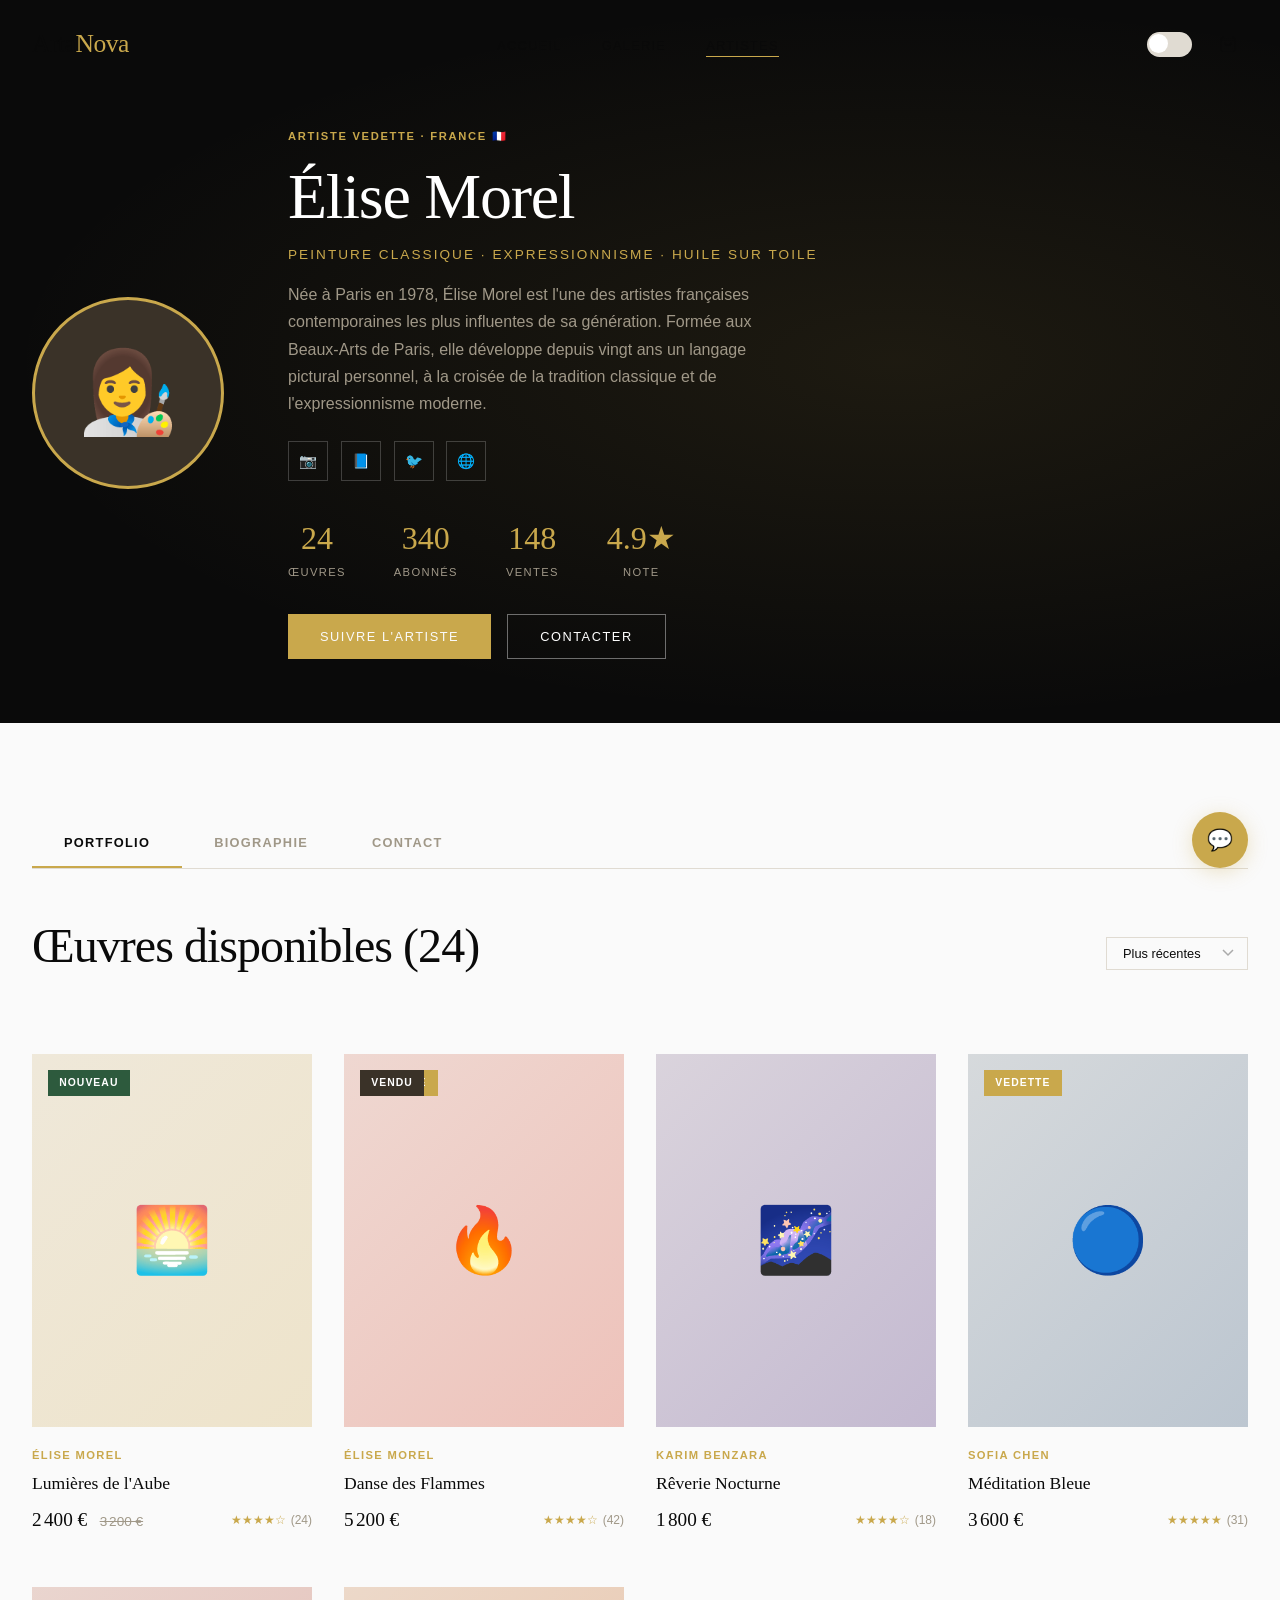
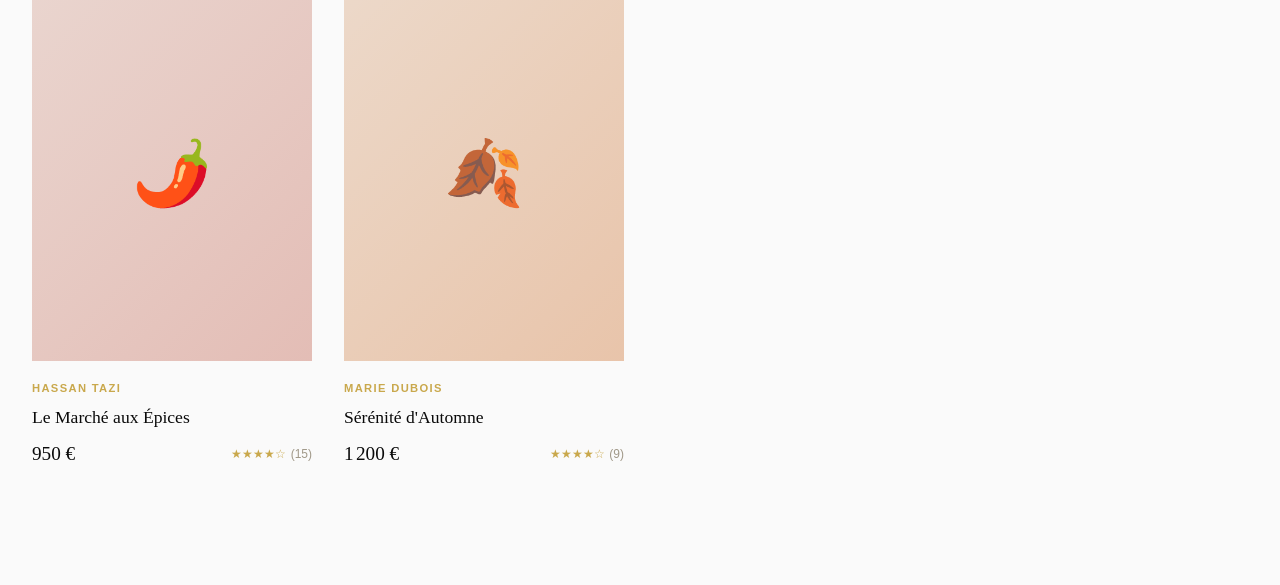
==== pages/artist-profile.html @ cba11915 "Deploy ArtaNova to GitHub Pages https://claude.ai/code/session_01S92rmcoiskPM15iiZ23huf" ====
<!DOCTYPE html>
<html lang="fr">
<head>
  <meta charset="UTF-8" />
  <meta name="viewport" content="width=device-width, initial-scale=1.0" />
  <title>Élise Morel – Artiste · ArtaNova</title>
  <link rel="stylesheet" href="../css/main.css" />
</head>
<body>

<!-- NAV -->
<nav class="nav scrolled" id="main-nav">
  <div class="container nav-inner">
    <a href="../index.html" class="nav-logo">Arta<span>Nova</span></a>
    <ul class="nav-links">
      <li><a href="../index.html">Accueil</a></li>
      <li><a href="gallery.html">Galerie</a></li>
      <li><a href="artists.html" class="active">Artistes</a></li>
    </ul>
    <div class="nav-actions">
      <button class="theme-toggle" aria-label="Thème"></button>
      <button class="nav-icon-btn" onclick="openCart()">
        <svg width="18" height="18" viewBox="0 0 24 24" fill="none" stroke="currentColor" stroke-width="1.5"><path d="M6 2 3 6v14a2 2 0 0 0 2 2h14a2 2 0 0 0 2-2V6l-3-4z"/><line x1="3" y1="6" x2="21" y2="6"/><path d="M16 10a4 4 0 0 1-8 0"/></svg>
        <span class="cart-badge cart-count" style="display:none">0</span>
      </button>
    </div>
  </div>
</nav>

<!-- ARTIST HERO -->
<div class="artist-hero">
  <div class="container">
    <div class="artist-hero-inner">
      <div class="artist-profile-avatar">👩‍🎨</div>
      <div>
        <div class="label text-gold" style="margin-bottom:0.8rem;">Artiste vedette · France 🇫🇷</div>
        <h1 class="artist-profile-name">Élise Morel</h1>
        <div class="artist-profile-specialty">Peinture Classique · Expressionnisme · Huile sur toile</div>
        <p style="color:var(--color-gray-400);max-width:55ch;line-height:1.7;margin-top:1rem;">
          Née à Paris en 1978, Élise Morel est l'une des artistes françaises contemporaines les plus influentes de sa génération. Formée aux Beaux-Arts de Paris, elle développe depuis vingt ans un langage pictural personnel, à la croisée de la tradition classique et de l'expressionnisme moderne.
        </p>
        <div class="artist-social">
          <a href="#" class="social-link" title="Instagram">📷</a>
          <a href="#" class="social-link" title="Facebook">📘</a>
          <a href="#" class="social-link" title="Twitter">🐦</a>
          <a href="#" class="social-link" title="Site web">🌐</a>
        </div>
        <div class="artist-stats-bar">
          <div class="artist-stat-item">
            <div class="artist-stat-number">24</div>
            <div class="artist-stat-label">Œuvres</div>
          </div>
          <div class="artist-stat-item">
            <div class="artist-stat-number">340</div>
            <div class="artist-stat-label">Abonnés</div>
          </div>
          <div class="artist-stat-item">
            <div class="artist-stat-number">148</div>
            <div class="artist-stat-label">Ventes</div>
          </div>
          <div class="artist-stat-item">
            <div class="artist-stat-number">4.9★</div>
            <div class="artist-stat-label">Note</div>
          </div>
        </div>
        <div style="display:flex;gap:1rem;margin-top:2rem;">
          <button class="btn btn-primary" onclick="showToast('✓ Vous suivez maintenant Élise Morel')">Suivre l'artiste</button>
          <button class="btn btn-outline" style="color:white;border-color:rgba(255,255,255,0.4);">Contacter</button>
        </div>
      </div>
    </div>
  </div>
</div>

<!-- MAIN -->
<main class="section">
  <div class="container">

    <!-- Tabs -->
    <div style="display:flex;gap:0;border-bottom:1px solid var(--color-gray-200);margin-bottom:3rem;">
      <button class="artist-tab active" data-tab="portfolio" onclick="switchTab(this,'portfolio')" style="padding:1rem 2rem;font-size:0.8rem;font-weight:600;letter-spacing:0.1em;text-transform:uppercase;background:none;border:none;border-bottom:2px solid var(--color-gold);cursor:pointer;color:var(--color-black);">Portfolio</button>
      <button class="artist-tab" data-tab="bio" onclick="switchTab(this,'bio')" style="padding:1rem 2rem;font-size:0.8rem;font-weight:600;letter-spacing:0.1em;text-transform:uppercase;background:none;border:none;border-bottom:2px solid transparent;cursor:pointer;color:var(--color-gray-400);">Biographie</button>
      <button class="artist-tab" data-tab="contact" onclick="switchTab(this,'contact')" style="padding:1rem 2rem;font-size:0.8rem;font-weight:600;letter-spacing:0.1em;text-transform:uppercase;background:none;border:none;border-bottom:2px solid transparent;cursor:pointer;color:var(--color-gray-400);">Contact</button>
    </div>

    <!-- Portfolio Tab -->
    <div id="tab-portfolio">
      <div class="section-header flex-between">
        <h2 class="section-title">Œuvres disponibles (24)</h2>
        <select class="sort-select" style="width:auto;" onchange="applyFilters()">
          <option>Plus récentes</option>
          <option>Prix croissant</option>
          <option>Prix décroissant</option>
          <option>Mieux notées</option>
        </select>
      </div>
      <div class="artwork-grid" id="artist-grid"></div>
    </div>

    <!-- Bio Tab -->
    <div id="tab-bio" style="display:none;">
      <div style="max-width:800px;">
        <h2 style="font-family:var(--font-serif);font-size:2rem;margin-bottom:1.5rem;">À propos d'Élise Morel</h2>

        <div style="display:grid;grid-template-columns:1fr 1fr;gap:2rem;margin-bottom:3rem;">
          <div>
            <p style="color:var(--color-gray-600);line-height:1.9;margin-bottom:1.5rem;">
              Née à Paris en 1978, Élise Morel grandit dans un environnement artistique riche, fille d'un galeriste et d'une écrivaine. Elle intègre l'École Nationale Supérieure des Beaux-Arts de Paris à 19 ans, où elle se spécialise en peinture classique.
            </p>
            <p style="color:var(--color-gray-600);line-height:1.9;margin-bottom:1.5rem;">
              Après plusieurs années de résidences artistiques en Italie, Espagne et au Japon, Élise développe un style unique qui mêle la rigueur technique classique à l'expressivité contemporaine.
            </p>
            <p style="color:var(--color-gray-600);line-height:1.9;">
              Ses œuvres sont exposées dans de nombreuses galeries à Paris, New York, Dubai et Tokyo. Elle collabore régulièrement avec des hôtels de luxe et des collectionneurs privés internationaux.
            </p>
          </div>
          <div>
            <h3 style="font-family:var(--font-serif);font-size:1.3rem;margin-bottom:1rem;">Expositions</h3>
            <div style="display:flex;flex-direction:column;gap:0.8rem;">
              <div style="padding:1rem;background:var(--color-gray-100);">
                <div style="font-weight:600;font-size:0.9rem;">Galerie Perrotin, Paris</div>
                <div style="font-size:0.8rem;color:var(--color-gray-400);">2024 · Solo show · «Feu & Lumière»</div>
              </div>
              <div style="padding:1rem;background:var(--color-gray-100);">
                <div style="font-weight:600;font-size:0.9rem;">Art Basel Miami Beach</div>
                <div style="font-size:0.8rem;color:var(--color-gray-400);">2023 · Groupe · Booth Contemporain</div>
              </div>
              <div style="padding:1rem;background:var(--color-gray-100);">
                <div style="font-weight:600;font-size:0.9rem;">Tokyo Art Fair</div>
                <div style="font-size:0.8rem;color:var(--color-gray-400);">2022 · Groupe · French Contemporary</div>
              </div>
              <div style="padding:1rem;background:var(--color-gray-100);">
                <div style="font-weight:600;font-size:0.9rem;">Centre Pompidou</div>
                <div style="font-size:0.8rem;color:var(--color-gray-400);">2021 · Collection permanente</div>
              </div>
            </div>
          </div>
        </div>

        <h3 style="font-family:var(--font-serif);font-size:1.5rem;margin-bottom:1rem;">Distinctions</h3>
        <div style="display:flex;flex-wrap:wrap;gap:0.8rem;">
          <span style="padding:0.5rem 1rem;border:1px solid var(--color-gold);color:var(--color-gold);font-size:0.8rem;">🏆 Prix de la Jeune Création 2008</span>
          <span style="padding:0.5rem 1rem;border:1px solid var(--color-gold);color:var(--color-gold);font-size:0.8rem;">🥇 Bourse Villa Médicis 2012</span>
          <span style="padding:0.5rem 1rem;border:1px solid var(--color-gold);color:var(--color-gold);font-size:0.8rem;">🎖️ Chevalier des Arts 2019</span>
          <span style="padding:0.5rem 1rem;border:1px solid var(--color-gold);color:var(--color-gold);font-size:0.8rem;">🌟 Artiste de l'Année ArtaNova 2024</span>
        </div>
      </div>
    </div>

    <!-- Contact Tab -->
    <div id="tab-contact" style="display:none;">
      <div style="max-width:600px;">
        <h2 style="font-family:var(--font-serif);font-size:2rem;margin-bottom:0.5rem;">Contacter Élise Morel</h2>
        <p style="color:var(--color-gray-500);margin-bottom:2rem;">Vous pouvez contacter l'artiste pour des commissions privées, des collaborations ou des questions sur ses œuvres.</p>

        <form onsubmit="event.preventDefault();showToast('✉️ Message envoyé à Élise Morel');" style="display:flex;flex-direction:column;gap:1.2rem;">
          <div>
            <label style="font-size:0.75rem;font-weight:700;letter-spacing:0.1em;text-transform:uppercase;display:block;margin-bottom:0.5rem;">Votre nom</label>
            <input type="text" style="width:100%;padding:0.8rem;border:1px solid var(--color-gray-200);background:var(--color-white);color:var(--color-black);font-size:0.9rem;outline:none;transition:border-color 0.3s;" onfocus="this.style.borderColor='var(--color-gold)'" onblur="this.style.borderColor='var(--color-gray-200)'" />
          </div>
          <div>
            <label style="font-size:0.75rem;font-weight:700;letter-spacing:0.1em;text-transform:uppercase;display:block;margin-bottom:0.5rem;">Email</label>
            <input type="email" style="width:100%;padding:0.8rem;border:1px solid var(--color-gray-200);background:var(--color-white);color:var(--color-black);font-size:0.9rem;outline:none;" onfocus="this.style.borderColor='var(--color-gold)'" onblur="this.style.borderColor='var(--color-gray-200)'" />
          </div>
          <div>
            <label style="font-size:0.75rem;font-weight:700;letter-spacing:0.1em;text-transform:uppercase;display:block;margin-bottom:0.5rem;">Sujet</label>
            <select style="width:100%;padding:0.8rem;border:1px solid var(--color-gray-200);background:var(--color-white);color:var(--color-black);font-size:0.9rem;outline:none;appearance:none;">
              <option>Commission privée</option>
              <option>Question sur une œuvre</option>
              <option>Collaboration professionnelle</option>
              <option>Exposition / Galerie</option>
              <option>Autre</option>
            </select>
          </div>
          <div>
            <label style="font-size:0.75rem;font-weight:700;letter-spacing:0.1em;text-transform:uppercase;display:block;margin-bottom:0.5rem;">Message</label>
            <textarea rows="6" style="width:100%;padding:0.8rem;border:1px solid var(--color-gray-200);background:var(--color-white);color:var(--color-black);font-size:0.9rem;outline:none;resize:vertical;font-family:inherit;" onfocus="this.style.borderColor='var(--color-gold)'" onblur="this.style.borderColor='var(--color-gray-200)'"></textarea>
          </div>
          <button type="submit" class="btn btn-primary">Envoyer le message</button>
        </form>
      </div>
    </div>

  </div>
</main>

<!-- CART -->
<div class="cart-overlay" onclick="closeCart()"></div>
<aside class="cart-sidebar" id="cart-sidebar">
  <div class="cart-header">
    <h2 class="cart-title">Mon Panier</h2>
    <button class="cart-close" onclick="closeCart()">✕</button>
  </div>
  <div class="cart-items" id="cart-items-list"></div>
  <div class="cart-footer">
    <div class="cart-subtotal"><span>Total</span><span id="cart-total">0 €</span></div>
    <button class="cart-checkout-btn" onclick="location.href='checkout.html'">Commander</button>
  </div>
</aside>

<!-- CHAT -->
<div class="chat-widget">
  <div class="chat-box" id="chat-box">
    <div class="chat-box-header"><div class="chat-status-dot"></div><div><div style="font-weight:600;font-size:0.9rem;">Support ArtaNova</div></div></div>
    <div class="chat-messages" id="chat-messages"><div class="chat-msg bot">Bonjour ! 👋</div></div>
    <div class="chat-input-area">
      <input class="chat-input" id="chat-input" type="text" placeholder="Votre message…" />
      <button class="chat-send" id="chat-send">→</button>
    </div>
  </div>
  <button class="chat-toggle" id="chat-toggle">💬</button>
</div>

<div class="toast-container"></div>

<script src="../js/app.js"></script>
<script>
  document.addEventListener('DOMContentLoaded', () => {
    const grid = document.getElementById('artist-grid');
    if (grid) {
      // Show artworks by Élise Morel
      const herWorks = artworks.filter(a => a.artist === 'Élise Morel');
      const others = artworks.filter(a => a.artist !== 'Élise Morel').slice(0, 6 - herWorks.length);
      grid.innerHTML = [...herWorks, ...others].map(a => renderArtworkCard(a)).join('');
      initWishlistButtons();
    }
  });

  function switchTab(btn, tabId) {
    document.querySelectorAll('.artist-tab').forEach(t => {
      t.style.borderBottomColor = 'transparent';
      t.style.color = 'var(--color-gray-400)';
    });
    btn.style.borderBottomColor = 'var(--color-gold)';
    btn.style.color = 'var(--color-black)';

    ['portfolio', 'bio', 'contact'].forEach(id => {
      const el = document.getElementById('tab-' + id);
      if (el) el.style.display = id === tabId ? '' : 'none';
    });
  }
</script>
</body>
</html>
---- css/main.css ----
/* ============================================
   ARTANOVA - Premium Art Gallery
   Global Styles
   ============================================ */

:root {
  --color-black: #0a0a0a;
  --color-white: #fafafa;
  --color-cream: #f5f0e8;
  --color-gold: #c9a84c;
  --color-gold-light: #e8c97a;
  --color-gold-dark: #a07830;
  --color-gray-100: #f0ede8;
  --color-gray-200: #e0dbd2;
  --color-gray-300: #c8c0b4;
  --color-gray-400: #a09888;
  --color-gray-500: #7a7068;
  --color-gray-600: #5a5248;
  --color-gray-700: #3a3228;
  --color-gray-800: #1e1a14;
  --font-serif: 'Georgia', 'Times New Roman', serif;
  --font-sans: 'Helvetica Neue', Arial, sans-serif;
  --transition: 0.35s cubic-bezier(0.25, 0.46, 0.45, 0.94);
  --shadow-sm: 0 2px 8px rgba(0,0,0,0.08);
  --shadow-md: 0 8px 30px rgba(0,0,0,0.12);
  --shadow-lg: 0 20px 60px rgba(0,0,0,0.2);
  --shadow-gold: 0 4px 20px rgba(201,168,76,0.3);
}

[data-theme="dark"] {
  --color-black: #fafafa;
  --color-white: #0a0a0a;
  --color-cream: #1a1610;
  --color-gray-100: #1e1a14;
  --color-gray-200: #2a2520;
  --color-gray-300: #3a3530;
  --color-gray-400: #6a6560;
  --color-gray-500: #8a8580;
  --color-gray-600: #b0aba6;
  --color-gray-700: #d0cbc6;
  --color-gray-800: #eae5e0;
}

*, *::before, *::after {
  box-sizing: border-box;
  margin: 0;
  padding: 0;
}

html {
  scroll-behavior: smooth;
  font-size: 16px;
}

body {
  font-family: var(--font-sans);
  background-color: var(--color-white);
  color: var(--color-black);
  line-height: 1.6;
  overflow-x: hidden;
  transition: background-color var(--transition), color var(--transition);
}

img { max-width: 100%; height: auto; display: block; }
a { text-decoration: none; color: inherit; }
button { cursor: pointer; border: none; background: none; font-family: inherit; }
input, select, textarea { font-family: inherit; }

/* ============================================
   TYPOGRAPHY
   ============================================ */

h1, h2, h3, h4, h5, h6 {
  font-family: var(--font-serif);
  font-weight: 400;
  line-height: 1.2;
  letter-spacing: -0.02em;
}

.display-xl { font-size: clamp(3rem, 8vw, 7rem); letter-spacing: -0.04em; }
.display-lg { font-size: clamp(2.5rem, 6vw, 5rem); letter-spacing: -0.03em; }
.display-md { font-size: clamp(2rem, 4vw, 3.5rem); }
.display-sm { font-size: clamp(1.5rem, 3vw, 2.5rem); }

.text-gold { color: var(--color-gold); }
.text-cream { color: var(--color-cream); }
.text-gray { color: var(--color-gray-500); }

.label {
  font-family: var(--font-sans);
  font-size: 0.7rem;
  font-weight: 600;
  letter-spacing: 0.15em;
  text-transform: uppercase;
}

/* ============================================
   LAYOUT
   ============================================ */

.container {
  max-width: 1400px;
  margin: 0 auto;
  padding: 0 2rem;
}

.container-sm {
  max-width: 900px;
  margin: 0 auto;
  padding: 0 2rem;
}

.section {
  padding: 6rem 0;
}

.section-sm {
  padding: 4rem 0;
}

.grid-2 { display: grid; grid-template-columns: 1fr 1fr; gap: 2rem; }
.grid-3 { display: grid; grid-template-columns: repeat(3, 1fr); gap: 2rem; }
.grid-4 { display: grid; grid-template-columns: repeat(4, 1fr); gap: 2rem; }

.flex { display: flex; }
.flex-center { display: flex; align-items: center; justify-content: center; }
.flex-between { display: flex; align-items: center; justify-content: space-between; }

/* ============================================
   BUTTONS
   ============================================ */

.btn {
  display: inline-flex;
  align-items: center;
  gap: 0.5rem;
  padding: 0.85rem 2rem;
  font-family: var(--font-sans);
  font-size: 0.8rem;
  font-weight: 500;
  letter-spacing: 0.12em;
  text-transform: uppercase;
  transition: all var(--transition);
  position: relative;
  overflow: hidden;
}

.btn-primary {
  background: var(--color-gold);
  color: var(--color-white);
}

.btn-primary:hover {
  background: var(--color-gold-dark);
  transform: translateY(-2px);
  box-shadow: var(--shadow-gold);
}

.btn-outline {
  border: 1px solid var(--color-black);
  color: var(--color-black);
  background: transparent;
}

.btn-outline:hover {
  background: var(--color-black);
  color: var(--color-white);
  transform: translateY(-2px);
}

.btn-ghost {
  color: var(--color-gold);
  padding-left: 0;
  padding-right: 0;
  border-bottom: 1px solid transparent;
}

.btn-ghost:hover {
  border-bottom-color: var(--color-gold);
}

.btn-icon {
  width: 3rem;
  height: 3rem;
  padding: 0;
  display: flex;
  align-items: center;
  justify-content: center;
  border-radius: 50%;
}

/* ============================================
   NAVIGATION
   ============================================ */

.nav {
  position: fixed;
  top: 0;
  left: 0;
  right: 0;
  z-index: 1000;
  padding: 1.5rem 0;
  transition: all var(--transition);
}

.nav.scrolled {
  background: rgba(250,250,250,0.96);
  backdrop-filter: blur(20px);
  -webkit-backdrop-filter: blur(20px);
  padding: 1rem 0;
  box-shadow: 0 1px 0 rgba(0,0,0,0.08);
}

[data-theme="dark"] .nav.scrolled {
  background: rgba(10,10,10,0.96);
}

.nav-inner {
  display: flex;
  align-items: center;
  justify-content: space-between;
}

.nav-logo {
  font-family: var(--font-serif);
  font-size: 1.6rem;
  letter-spacing: -0.02em;
  color: var(--color-black);
}

.nav-logo span {
  color: var(--color-gold);
}

.nav-links {
  display: flex;
  align-items: center;
  gap: 2.5rem;
  list-style: none;
}

.nav-links a {
  font-size: 0.8rem;
  font-weight: 500;
  letter-spacing: 0.1em;
  text-transform: uppercase;
  color: var(--color-black);
  position: relative;
  padding-bottom: 2px;
  transition: color var(--transition);
}

.nav-links a::after {
  content: '';
  position: absolute;
  bottom: -2px;
  left: 0;
  width: 0;
  height: 1px;
  background: var(--color-gold);
  transition: width var(--transition);
}

.nav-links a:hover::after,
.nav-links a.active::after {
  width: 100%;
}

.nav-links a:hover { color: var(--color-gold); }

.nav-actions {
  display: flex;
  align-items: center;
  gap: 1rem;
}

.nav-icon-btn {
  width: 2.5rem;
  height: 2.5rem;
  display: flex;
  align-items: center;
  justify-content: center;
  border-radius: 50%;
  color: var(--color-black);
  transition: all var(--transition);
  position: relative;
}

.nav-icon-btn:hover {
  background: var(--color-gray-100);
  color: var(--color-gold);
}

.cart-badge {
  position: absolute;
  top: 0;
  right: 0;
  width: 1.1rem;
  height: 1.1rem;
  background: var(--color-gold);
  color: white;
  font-size: 0.6rem;
  font-weight: 700;
  border-radius: 50%;
  display: flex;
  align-items: center;
  justify-content: center;
}

.lang-selector {
  font-size: 0.75rem;
  font-weight: 600;
  letter-spacing: 0.1em;
  color: var(--color-gray-500);
  cursor: pointer;
  transition: color var(--transition);
  background: none;
  border: none;
}

.lang-selector:hover { color: var(--color-gold); }

.hamburger {
  display: none;
  flex-direction: column;
  gap: 5px;
  padding: 4px;
}

.hamburger span {
  display: block;
  width: 24px;
  height: 1.5px;
  background: var(--color-black);
  transition: all var(--transition);
}

.mobile-menu {
  display: none;
  position: fixed;
  top: 0;
  left: 0;
  right: 0;
  bottom: 0;
  background: var(--color-white);
  z-index: 999;
  flex-direction: column;
  align-items: center;
  justify-content: center;
  gap: 2rem;
  opacity: 0;
  pointer-events: none;
  transition: opacity var(--transition);
}

.mobile-menu.open {
  opacity: 1;
  pointer-events: all;
  display: flex;
}

.mobile-menu a {
  font-family: var(--font-serif);
  font-size: 2rem;
  color: var(--color-black);
  transition: color var(--transition);
}

.mobile-menu a:hover { color: var(--color-gold); }

/* ============================================
   HERO
   ============================================ */

.hero {
  min-height: 100vh;
  position: relative;
  display: flex;
  align-items: flex-end;
  overflow: hidden;
}

.hero-slides {
  position: absolute;
  inset: 0;
}

.hero-slide {
  position: absolute;
  inset: 0;
  opacity: 0;
  transition: opacity 1.2s ease;
  background-size: cover;
  background-position: center;
}

.hero-slide.active { opacity: 1; }

.hero-slide-1 {
  background: linear-gradient(135deg, #1a0e05 0%, #2d1810 30%, #4a2c15 60%, #3d2010 100%);
}

.hero-slide-2 {
  background: linear-gradient(135deg, #0a0a15 0%, #1a1a30 30%, #2a2545 60%, #1e1a35 100%);
}

.hero-slide-3 {
  background: linear-gradient(135deg, #051a0e 0%, #102d18 30%, #154a2c 60%, #0e3d20 100%);
}

.hero-art {
  position: absolute;
  inset: 0;
  display: grid;
  grid-template-columns: 1fr 1fr 1fr;
  gap: 0;
  opacity: 0.4;
}

.hero-art-panel {
  background-size: cover;
  background-position: center;
  clip-path: polygon(0 0, 100% 0, 85% 100%, 0 100%);
}

.hero-art-panel:nth-child(2) {
  clip-path: polygon(15% 0, 100% 0, 100% 100%, 0 100%);
}

.hero-overlay {
  position: absolute;
  inset: 0;
  background: linear-gradient(
    to top,
    rgba(0,0,0,0.9) 0%,
    rgba(0,0,0,0.4) 50%,
    rgba(0,0,0,0.1) 100%
  );
}

.hero-content {
  position: relative;
  z-index: 2;
  padding: 8rem 0 6rem;
  width: 100%;
}

.hero-eyebrow {
  display: flex;
  align-items: center;
  gap: 1rem;
  margin-bottom: 1.5rem;
}

.hero-eyebrow-line {
  width: 3rem;
  height: 1px;
  background: var(--color-gold);
}

.hero-title {
  font-size: clamp(3.5rem, 9vw, 8rem);
  color: var(--color-white);
  line-height: 1;
  letter-spacing: -0.04em;
  margin-bottom: 1.5rem;
  max-width: 16ch;
}

.hero-title em {
  font-style: italic;
  color: var(--color-gold);
}

.hero-subtitle {
  color: var(--color-gray-300);
  font-size: 1.1rem;
  max-width: 40ch;
  margin-bottom: 2.5rem;
  line-height: 1.7;
}

.hero-actions {
  display: flex;
  gap: 1rem;
  flex-wrap: wrap;
}

.hero-stats {
  position: absolute;
  right: 2rem;
  bottom: 6rem;
  display: flex;
  flex-direction: column;
  gap: 2rem;
  z-index: 2;
}

.hero-stat {
  text-align: right;
  color: var(--color-white);
}

.hero-stat-number {
  font-family: var(--font-serif);
  font-size: 2.5rem;
  line-height: 1;
  color: var(--color-gold);
}

.hero-stat-label {
  font-size: 0.7rem;
  letter-spacing: 0.15em;
  text-transform: uppercase;
  color: var(--color-gray-400);
}

.hero-scroll {
  position: absolute;
  bottom: 2rem;
  left: 50%;
  transform: translateX(-50%);
  z-index: 2;
  display: flex;
  flex-direction: column;
  align-items: center;
  gap: 0.5rem;
  color: var(--color-white);
  font-size: 0.7rem;
  letter-spacing: 0.15em;
  text-transform: uppercase;
  animation: bounce 2s infinite;
}

.hero-scroll-line {
  width: 1px;
  height: 3rem;
  background: linear-gradient(to bottom, var(--color-gold), transparent);
}

.hero-dots {
  position: absolute;
  bottom: 2rem;
  right: 2rem;
  display: flex;
  gap: 0.5rem;
  z-index: 2;
}

.hero-dot {
  width: 0.5rem;
  height: 0.5rem;
  border-radius: 50%;
  background: rgba(255,255,255,0.3);
  cursor: pointer;
  transition: all var(--transition);
}

.hero-dot.active {
  background: var(--color-gold);
  transform: scale(1.3);
}

@keyframes bounce {
  0%, 100% { transform: translateX(-50%) translateY(0); }
  50% { transform: translateX(-50%) translateY(8px); }
}

/* ============================================
   SECTION HEADERS
   ============================================ */

.section-header {
  margin-bottom: 4rem;
}

.section-header.centered {
  text-align: center;
}

.section-eyebrow {
  display: flex;
  align-items: center;
  gap: 1rem;
  margin-bottom: 1rem;
}

.section-eyebrow.centered {
  justify-content: center;
}

.section-eyebrow-line {
  width: 2rem;
  height: 1px;
  background: var(--color-gold);
}

.section-title {
  font-size: clamp(2rem, 4vw, 3rem);
  color: var(--color-black);
  margin-bottom: 1rem;
}

.section-subtitle {
  color: var(--color-gray-500);
  font-size: 1rem;
  max-width: 50ch;
  line-height: 1.7;
}

.section-header.centered .section-subtitle {
  margin: 0 auto;
}

/* ============================================
   ARTWORK CARDS
   ============================================ */

.artwork-grid {
  display: grid;
  grid-template-columns: repeat(auto-fill, minmax(280px, 1fr));
  gap: 2rem;
}

.artwork-card {
  position: relative;
  cursor: pointer;
  group: true;
}

.artwork-card-image {
  position: relative;
  overflow: hidden;
  aspect-ratio: 3/4;
  background: var(--color-gray-100);
}

.artwork-card-image img,
.artwork-card-image .artwork-placeholder {
  width: 100%;
  height: 100%;
  object-fit: cover;
  transition: transform 0.8s cubic-bezier(0.25, 0.46, 0.45, 0.94);
}

.artwork-card:hover .artwork-card-image img,
.artwork-card:hover .artwork-placeholder {
  transform: scale(1.06);
}

.artwork-placeholder {
  display: flex;
  align-items: center;
  justify-content: center;
  font-family: var(--font-serif);
  font-size: 4rem;
  color: var(--color-gray-300);
  transition: transform 0.8s cubic-bezier(0.25, 0.46, 0.45, 0.94);
}

.artwork-card-overlay {
  position: absolute;
  inset: 0;
  background: linear-gradient(to top, rgba(0,0,0,0.8) 0%, transparent 60%);
  opacity: 0;
  transition: opacity var(--transition);
}

.artwork-card:hover .artwork-card-overlay { opacity: 1; }

.artwork-card-actions {
  position: absolute;
  bottom: 1.5rem;
  left: 1.5rem;
  right: 1.5rem;
  display: flex;
  gap: 0.5rem;
  transform: translateY(1rem);
  opacity: 0;
  transition: all var(--transition);
}

.artwork-card:hover .artwork-card-actions {
  transform: translateY(0);
  opacity: 1;
}

.artwork-card-btn {
  flex: 1;
  padding: 0.6rem 1rem;
  font-size: 0.7rem;
  font-weight: 600;
  letter-spacing: 0.1em;
  text-transform: uppercase;
  background: var(--color-gold);
  color: white;
  border: none;
  cursor: pointer;
  transition: background var(--transition);
}

.artwork-card-btn:hover { background: var(--color-gold-dark); }

.artwork-card-btn-icon {
  width: 2.5rem;
  background: rgba(255,255,255,0.15);
  backdrop-filter: blur(10px);
  border: 1px solid rgba(255,255,255,0.2);
  display: flex;
  align-items: center;
  justify-content: center;
  color: white;
  cursor: pointer;
  transition: background var(--transition);
  flex: none;
}

.artwork-card-btn-icon:hover { background: rgba(255,255,255,0.25); }

.artwork-card-badge {
  position: absolute;
  top: 1rem;
  left: 1rem;
  padding: 0.3rem 0.7rem;
  font-size: 0.65rem;
  font-weight: 700;
  letter-spacing: 0.1em;
  text-transform: uppercase;
  background: var(--color-gold);
  color: white;
}

.artwork-card-badge.sold {
  background: var(--color-gray-700);
}

.artwork-card-badge.new {
  background: #2d5a3d;
}

.artwork-wishlist {
  position: absolute;
  top: 1rem;
  right: 1rem;
  width: 2.2rem;
  height: 2.2rem;
  background: rgba(255,255,255,0.9);
  border-radius: 50%;
  display: flex;
  align-items: center;
  justify-content: center;
  cursor: pointer;
  transition: all var(--transition);
  opacity: 0;
}

.artwork-card:hover .artwork-wishlist {
  opacity: 1;
}

.artwork-wishlist:hover,
.artwork-wishlist.active {
  background: var(--color-gold);
  color: white;
}

.artwork-card-info {
  padding: 1.2rem 0;
}

.artwork-artist-name {
  font-size: 0.7rem;
  font-weight: 600;
  letter-spacing: 0.12em;
  text-transform: uppercase;
  color: var(--color-gold);
  margin-bottom: 0.3rem;
}

.artwork-title {
  font-family: var(--font-serif);
  font-size: 1.1rem;
  color: var(--color-black);
  margin-bottom: 0.5rem;
}

.artwork-price-row {
  display: flex;
  align-items: center;
  justify-content: space-between;
}

.artwork-price {
  font-family: var(--font-serif);
  font-size: 1.2rem;
  color: var(--color-black);
}

.artwork-price-original {
  font-size: 0.85rem;
  color: var(--color-gray-400);
  text-decoration: line-through;
  margin-left: 0.5rem;
}

.artwork-rating {
  display: flex;
  align-items: center;
  gap: 0.3rem;
  font-size: 0.75rem;
  color: var(--color-gray-400);
}

.stars { color: var(--color-gold); }

/* ============================================
   FEATURED SECTION
   ============================================ */

.featured-grid {
  display: grid;
  grid-template-columns: 1.5fr 1fr 1fr;
  grid-template-rows: auto auto;
  gap: 1.5rem;
}

.featured-main {
  grid-row: span 2;
  position: relative;
  overflow: hidden;
  aspect-ratio: 2/3;
  background: var(--color-gray-100);
  cursor: pointer;
}

.featured-main .artwork-placeholder {
  height: 100%;
  background: linear-gradient(135deg, #2d1810, #4a2c15);
  font-size: 8rem;
}

.featured-sm {
  position: relative;
  overflow: hidden;
  aspect-ratio: 4/3;
  background: var(--color-gray-100);
  cursor: pointer;
}

.featured-sm .artwork-placeholder {
  height: 100%;
}

.featured-info {
  position: absolute;
  bottom: 0;
  left: 0;
  right: 0;
  padding: 1.5rem;
  background: linear-gradient(to top, rgba(0,0,0,0.8), transparent);
  color: white;
  transform: translateY(100%);
  transition: transform var(--transition);
}

.featured-main:hover .featured-info,
.featured-sm:hover .featured-info {
  transform: translateY(0);
}

/* ============================================
   CATEGORIES
   ============================================ */

.categories-scroll {
  display: flex;
  gap: 1rem;
  overflow-x: auto;
  padding-bottom: 1rem;
  scrollbar-width: none;
}

.categories-scroll::-webkit-scrollbar { display: none; }

.category-chip {
  display: flex;
  flex-direction: column;
  align-items: center;
  gap: 0.8rem;
  padding: 1.5rem 2rem;
  background: var(--color-gray-100);
  cursor: pointer;
  transition: all var(--transition);
  white-space: nowrap;
  min-width: 120px;
  border: 1px solid transparent;
}

.category-chip:hover,
.category-chip.active {
  background: var(--color-black);
  color: var(--color-white);
  border-color: var(--color-black);
}

.category-chip.active .category-icon {
  color: var(--color-gold);
}

.category-icon {
  font-size: 2rem;
  line-height: 1;
}

.category-name {
  font-size: 0.7rem;
  font-weight: 600;
  letter-spacing: 0.1em;
  text-transform: uppercase;
}

/* ============================================
   ARTISTS SECTION
   ============================================ */

.artists-grid {
  display: grid;
  grid-template-columns: repeat(auto-fill, minmax(200px, 1fr));
  gap: 2rem;
}

.artist-card {
  text-align: center;
  cursor: pointer;
}

.artist-avatar {
  width: 8rem;
  height: 8rem;
  border-radius: 50%;
  margin: 0 auto 1rem;
  overflow: hidden;
  background: var(--color-gray-100);
  position: relative;
  border: 2px solid transparent;
  transition: border-color var(--transition);
}

.artist-card:hover .artist-avatar {
  border-color: var(--color-gold);
}

.artist-avatar-placeholder {
  width: 100%;
  height: 100%;
  display: flex;
  align-items: center;
  justify-content: center;
  font-size: 3rem;
  background: linear-gradient(135deg, var(--color-gray-200), var(--color-gray-300));
}

.artist-name {
  font-family: var(--font-serif);
  font-size: 1.1rem;
  color: var(--color-black);
  margin-bottom: 0.3rem;
}

.artist-specialty {
  font-size: 0.7rem;
  color: var(--color-gold);
  letter-spacing: 0.1em;
  text-transform: uppercase;
  margin-bottom: 0.5rem;
}

.artist-works-count {
  font-size: 0.8rem;
  color: var(--color-gray-500);
}

.follow-btn {
  margin-top: 0.8rem;
  padding: 0.4rem 1.2rem;
  font-size: 0.7rem;
  font-weight: 600;
  letter-spacing: 0.1em;
  text-transform: uppercase;
  border: 1px solid var(--color-gray-300);
  color: var(--color-gray-600);
  background: transparent;
  cursor: pointer;
  transition: all var(--transition);
}

.follow-btn:hover {
  border-color: var(--color-gold);
  color: var(--color-gold);
}

/* ============================================
   TESTIMONIALS
   ============================================ */

.testimonials-track {
  display: grid;
  grid-template-columns: repeat(3, 1fr);
  gap: 2rem;
}

.testimonial-card {
  padding: 2.5rem;
  background: var(--color-gray-100);
  position: relative;
}

.testimonial-card::before {
  content: '"';
  position: absolute;
  top: 1rem;
  left: 2rem;
  font-family: var(--font-serif);
  font-size: 6rem;
  color: var(--color-gold);
  opacity: 0.2;
  line-height: 1;
}

.testimonial-text {
  font-family: var(--font-serif);
  font-size: 1rem;
  line-height: 1.8;
  color: var(--color-gray-600);
  margin-bottom: 1.5rem;
  font-style: italic;
}

.testimonial-author {
  display: flex;
  align-items: center;
  gap: 1rem;
}

.testimonial-avatar {
  width: 3rem;
  height: 3rem;
  border-radius: 50%;
  background: var(--color-gray-200);
  display: flex;
  align-items: center;
  justify-content: center;
  font-size: 1.3rem;
}

.testimonial-name {
  font-weight: 600;
  font-size: 0.9rem;
  color: var(--color-black);
}

.testimonial-location {
  font-size: 0.75rem;
  color: var(--color-gray-400);
}

/* ============================================
   NEWSLETTER
   ============================================ */

.newsletter {
  background: var(--color-black);
  color: var(--color-white);
  padding: 6rem 0;
  text-align: center;
}

.newsletter-title {
  font-size: clamp(2rem, 4vw, 3rem);
  color: var(--color-white);
  margin-bottom: 1rem;
}

.newsletter-subtitle {
  color: var(--color-gray-400);
  margin-bottom: 2.5rem;
}

.newsletter-form {
  display: flex;
  max-width: 500px;
  margin: 0 auto;
  gap: 0;
}

.newsletter-input {
  flex: 1;
  padding: 1rem 1.5rem;
  background: rgba(255,255,255,0.08);
  border: 1px solid rgba(255,255,255,0.15);
  border-right: none;
  color: var(--color-white);
  font-size: 0.9rem;
  outline: none;
  transition: border-color var(--transition);
}

.newsletter-input::placeholder { color: var(--color-gray-500); }
.newsletter-input:focus { border-color: var(--color-gold); }

.newsletter-submit {
  padding: 1rem 2rem;
  background: var(--color-gold);
  color: white;
  font-size: 0.8rem;
  font-weight: 600;
  letter-spacing: 0.1em;
  text-transform: uppercase;
  border: none;
  cursor: pointer;
  transition: background var(--transition);
}

.newsletter-submit:hover { background: var(--color-gold-dark); }

/* ============================================
   SHOP / GALLERY PAGE
   ============================================ */

.shop-layout {
  display: grid;
  grid-template-columns: 280px 1fr;
  gap: 3rem;
  align-items: start;
}

.filters-sidebar {
  position: sticky;
  top: 5rem;
}

.filter-section {
  padding: 1.5rem 0;
  border-bottom: 1px solid var(--color-gray-200);
}

.filter-title {
  font-size: 0.75rem;
  font-weight: 700;
  letter-spacing: 0.12em;
  text-transform: uppercase;
  color: var(--color-black);
  margin-bottom: 1rem;
  display: flex;
  align-items: center;
  justify-content: space-between;
  cursor: pointer;
}

.filter-toggle { transition: transform var(--transition); }
.filter-toggle.open { transform: rotate(180deg); }

.filter-options {
  display: flex;
  flex-direction: column;
  gap: 0.6rem;
}

.filter-option {
  display: flex;
  align-items: center;
  gap: 0.6rem;
  cursor: pointer;
  font-size: 0.875rem;
  color: var(--color-gray-600);
  transition: color var(--transition);
}

.filter-option:hover { color: var(--color-black); }

.filter-option input[type="checkbox"] {
  width: 1rem;
  height: 1rem;
  accent-color: var(--color-gold);
}

.filter-option-count {
  margin-left: auto;
  font-size: 0.75rem;
  color: var(--color-gray-400);
}

.price-range {
  padding: 0.5rem 0;
}

.price-inputs {
  display: grid;
  grid-template-columns: 1fr 1fr;
  gap: 0.5rem;
  margin-top: 1rem;
}

.price-input {
  padding: 0.5rem;
  border: 1px solid var(--color-gray-200);
  background: var(--color-gray-100);
  font-size: 0.8rem;
  color: var(--color-black);
  width: 100%;
  outline: none;
}

.price-input:focus { border-color: var(--color-gold); }

.color-swatches {
  display: flex;
  flex-wrap: wrap;
  gap: 0.5rem;
}

.color-swatch {
  width: 2rem;
  height: 2rem;
  border-radius: 50%;
  cursor: pointer;
  position: relative;
  border: 2px solid transparent;
  transition: border-color var(--transition);
}

.color-swatch.active,
.color-swatch:hover {
  border-color: var(--color-gold);
}

.color-swatch::after {
  content: '';
  position: absolute;
  inset: 2px;
  border-radius: 50%;
  background: inherit;
}

.shop-header {
  display: flex;
  align-items: center;
  justify-content: space-between;
  margin-bottom: 2rem;
  padding-bottom: 1.5rem;
  border-bottom: 1px solid var(--color-gray-200);
}

.results-count {
  font-size: 0.875rem;
  color: var(--color-gray-500);
}

.sort-select {
  padding: 0.5rem 1rem;
  border: 1px solid var(--color-gray-200);
  background: var(--color-white);
  font-size: 0.8rem;
  color: var(--color-black);
  cursor: pointer;
  outline: none;
  appearance: none;
  padding-right: 2rem;
  background-image: url("data:image/svg+xml,%3Csvg xmlns='http://www.w3.org/2000/svg' width='12' height='8' viewBox='0 0 12 8'%3E%3Cpath d='M1 1l5 5 5-5' stroke='%23aaa' stroke-width='1.5' fill='none'/%3E%3C/svg%3E");
  background-repeat: no-repeat;
  background-position: right 0.8rem center;
}

.view-toggle {
  display: flex;
  gap: 0.3rem;
}

.view-btn {
  width: 2.2rem;
  height: 2.2rem;
  display: flex;
  align-items: center;
  justify-content: center;
  border: 1px solid var(--color-gray-200);
  cursor: pointer;
  color: var(--color-gray-400);
  transition: all var(--transition);
  background: var(--color-white);
}

.view-btn.active,
.view-btn:hover {
  background: var(--color-black);
  color: var(--color-white);
  border-color: var(--color-black);
}

.active-filters {
  display: flex;
  flex-wrap: wrap;
  gap: 0.5rem;
  margin-bottom: 1.5rem;
}

.active-filter-tag {
  display: flex;
  align-items: center;
  gap: 0.5rem;
  padding: 0.3rem 0.8rem;
  background: var(--color-gold);
  color: white;
  font-size: 0.7rem;
  font-weight: 600;
  letter-spacing: 0.08em;
}

.active-filter-tag button {
  background: none;
  border: none;
  color: white;
  cursor: pointer;
  font-size: 1rem;
  line-height: 1;
  padding: 0;
}

.search-bar {
  display: flex;
  align-items: center;
  border: 1px solid var(--color-gray-200);
  background: var(--color-white);
  margin-bottom: 2rem;
  transition: border-color var(--transition);
}

.search-bar:focus-within { border-color: var(--color-gold); }

.search-input {
  flex: 1;
  padding: 0.8rem 1rem;
  border: none;
  outline: none;
  font-size: 0.9rem;
  background: transparent;
  color: var(--color-black);
}

.search-btn {
  padding: 0.8rem 1.2rem;
  background: none;
  border: none;
  color: var(--color-gray-400);
  cursor: pointer;
  transition: color var(--transition);
}

.search-btn:hover { color: var(--color-gold); }

/* ============================================
   PRODUCT PAGE
   ============================================ */

.product-layout {
  display: grid;
  grid-template-columns: 1fr 1fr;
  gap: 5rem;
  align-items: start;
}

.product-gallery {
  position: sticky;
  top: 5rem;
}

.product-main-image {
  aspect-ratio: 3/4;
  background: var(--color-gray-100);
  overflow: hidden;
  position: relative;
  cursor: zoom-in;
}

.product-main-image .artwork-placeholder {
  width: 100%;
  height: 100%;
  background: linear-gradient(135deg, #1a0e05, #4a2c15);
  font-size: 10rem;
}

.zoom-hint {
  position: absolute;
  bottom: 1rem;
  right: 1rem;
  padding: 0.4rem 0.8rem;
  background: rgba(0,0,0,0.6);
  color: white;
  font-size: 0.7rem;
  letter-spacing: 0.1em;
  backdrop-filter: blur(10px);
}

.product-thumbnails {
  display: flex;
  gap: 0.8rem;
  margin-top: 1rem;
}

.product-thumb {
  width: 5rem;
  height: 5rem;
  background: var(--color-gray-100);
  cursor: pointer;
  overflow: hidden;
  border: 2px solid transparent;
  transition: border-color var(--transition);
  flex-shrink: 0;
  display: flex;
  align-items: center;
  justify-content: center;
  font-size: 1.5rem;
}

.product-thumb.active,
.product-thumb:hover {
  border-color: var(--color-gold);
}

.product-info { padding-top: 1rem; }

.product-breadcrumb {
  display: flex;
  align-items: center;
  gap: 0.5rem;
  font-size: 0.75rem;
  color: var(--color-gray-400);
  margin-bottom: 1.5rem;
}

.product-breadcrumb a { transition: color var(--transition); }
.product-breadcrumb a:hover { color: var(--color-gold); }

.product-artist-link {
  font-size: 0.75rem;
  font-weight: 600;
  letter-spacing: 0.12em;
  text-transform: uppercase;
  color: var(--color-gold);
  margin-bottom: 0.8rem;
  display: block;
}

.product-title {
  font-size: clamp(1.8rem, 3vw, 2.5rem);
  margin-bottom: 1rem;
}

.product-rating {
  display: flex;
  align-items: center;
  gap: 0.8rem;
  margin-bottom: 1.5rem;
}

.product-price-block {
  margin-bottom: 2rem;
  padding-bottom: 2rem;
  border-bottom: 1px solid var(--color-gray-200);
}

.product-price {
  font-family: var(--font-serif);
  font-size: 2.5rem;
  color: var(--color-black);
}

.product-price-note {
  font-size: 0.8rem;
  color: var(--color-gray-400);
  margin-top: 0.3rem;
}

.product-meta {
  display: grid;
  grid-template-columns: 1fr 1fr;
  gap: 1rem;
  margin-bottom: 2rem;
}

.product-meta-item {
  padding: 1rem;
  background: var(--color-gray-100);
}

.product-meta-label {
  font-size: 0.65rem;
  font-weight: 700;
  letter-spacing: 0.15em;
  text-transform: uppercase;
  color: var(--color-gray-400);
  margin-bottom: 0.3rem;
}

.product-meta-value {
  font-size: 0.9rem;
  color: var(--color-black);
  font-weight: 500;
}

.product-description {
  font-size: 0.95rem;
  color: var(--color-gray-600);
  line-height: 1.8;
  margin-bottom: 2rem;
}

.product-actions {
  display: flex;
  gap: 1rem;
  margin-bottom: 1.5rem;
}

.btn-cart {
  flex: 1;
  padding: 1rem 2rem;
  background: var(--color-black);
  color: white;
  font-size: 0.8rem;
  font-weight: 600;
  letter-spacing: 0.12em;
  text-transform: uppercase;
  border: none;
  cursor: pointer;
  transition: all var(--transition);
}

.btn-cart:hover {
  background: var(--color-gold);
}

.btn-buy {
  flex: 1;
  padding: 1rem 2rem;
  background: var(--color-gold);
  color: white;
  font-size: 0.8rem;
  font-weight: 600;
  letter-spacing: 0.12em;
  text-transform: uppercase;
  border: none;
  cursor: pointer;
  transition: all var(--transition);
}

.btn-buy:hover { background: var(--color-gold-dark); }

.btn-wishlist-lg {
  width: 3.2rem;
  height: auto;
  padding: 1rem;
  border: 1px solid var(--color-gray-200);
  background: transparent;
  cursor: pointer;
  transition: all var(--transition);
  display: flex;
  align-items: center;
  justify-content: center;
  font-size: 1.2rem;
}

.btn-wishlist-lg:hover,
.btn-wishlist-lg.active {
  border-color: var(--color-gold);
  color: var(--color-gold);
}

.product-share {
  display: flex;
  align-items: center;
  gap: 0.8rem;
  font-size: 0.75rem;
  color: var(--color-gray-400);
}

.share-icon {
  width: 2rem;
  height: 2rem;
  border: 1px solid var(--color-gray-200);
  display: flex;
  align-items: center;
  justify-content: center;
  cursor: pointer;
  transition: all var(--transition);
  font-size: 0.8rem;
}

.share-icon:hover {
  border-color: var(--color-gold);
  color: var(--color-gold);
}

.artist-card-mini {
  padding: 1.5rem;
  border: 1px solid var(--color-gray-200);
  display: flex;
  align-items: center;
  gap: 1.2rem;
  margin-top: 2rem;
  cursor: pointer;
  transition: border-color var(--transition);
}

.artist-card-mini:hover { border-color: var(--color-gold); }

.artist-mini-avatar {
  width: 4rem;
  height: 4rem;
  border-radius: 50%;
  background: var(--color-gray-100);
  display: flex;
  align-items: center;
  justify-content: center;
  font-size: 1.5rem;
  flex-shrink: 0;
}

.artist-mini-name {
  font-family: var(--font-serif);
  font-size: 1.1rem;
  margin-bottom: 0.2rem;
}

.artist-mini-stats {
  font-size: 0.75rem;
  color: var(--color-gray-400);
}

/* ============================================
   ARTIST PROFILE PAGE
   ============================================ */

.artist-hero {
  padding: 8rem 0 4rem;
  background: var(--color-black);
  color: var(--color-white);
  position: relative;
  overflow: hidden;
}

.artist-hero::before {
  content: '';
  position: absolute;
  inset: 0;
  background: radial-gradient(ellipse at 70% 50%, rgba(201,168,76,0.1) 0%, transparent 70%);
}

.artist-hero-inner {
  position: relative;
  display: grid;
  grid-template-columns: auto 1fr;
  gap: 4rem;
  align-items: center;
}

.artist-profile-avatar {
  width: 12rem;
  height: 12rem;
  border-radius: 50%;
  background: var(--color-gray-700);
  border: 3px solid var(--color-gold);
  display: flex;
  align-items: center;
  justify-content: center;
  font-size: 5rem;
  overflow: hidden;
}

.artist-profile-name {
  font-size: clamp(2.5rem, 5vw, 4rem);
  color: white;
  margin-bottom: 0.5rem;
}

.artist-profile-specialty {
  color: var(--color-gold);
  font-size: 0.85rem;
  letter-spacing: 0.15em;
  text-transform: uppercase;
  margin-bottom: 1rem;
}

.artist-social {
  display: flex;
  gap: 0.8rem;
  margin-top: 1.5rem;
}

.social-link {
  width: 2.5rem;
  height: 2.5rem;
  border: 1px solid rgba(255,255,255,0.2);
  display: flex;
  align-items: center;
  justify-content: center;
  color: white;
  font-size: 0.9rem;
  transition: all var(--transition);
}

.social-link:hover {
  border-color: var(--color-gold);
  color: var(--color-gold);
}

.artist-stats-bar {
  display: flex;
  gap: 3rem;
  margin-top: 2rem;
}

.artist-stat-item {
  text-align: center;
}

.artist-stat-number {
  font-family: var(--font-serif);
  font-size: 2rem;
  color: var(--color-gold);
}

.artist-stat-label {
  font-size: 0.7rem;
  letter-spacing: 0.12em;
  text-transform: uppercase;
  color: var(--color-gray-400);
}

/* ============================================
   CART SIDEBAR
   ============================================ */

.cart-overlay {
  position: fixed;
  inset: 0;
  background: rgba(0,0,0,0.5);
  z-index: 1001;
  opacity: 0;
  pointer-events: none;
  transition: opacity var(--transition);
}

.cart-overlay.open {
  opacity: 1;
  pointer-events: all;
}

.cart-sidebar {
  position: fixed;
  top: 0;
  right: 0;
  width: 420px;
  height: 100%;
  background: var(--color-white);
  z-index: 1002;
  transform: translateX(100%);
  transition: transform var(--transition);
  display: flex;
  flex-direction: column;
  overflow: hidden;
}

.cart-sidebar.open {
  transform: translateX(0);
}

.cart-header {
  padding: 2rem;
  border-bottom: 1px solid var(--color-gray-200);
  display: flex;
  align-items: center;
  justify-content: space-between;
}

.cart-title {
  font-family: var(--font-serif);
  font-size: 1.5rem;
}

.cart-close {
  width: 2.5rem;
  height: 2.5rem;
  display: flex;
  align-items: center;
  justify-content: center;
  cursor: pointer;
  transition: all var(--transition);
  font-size: 1.2rem;
}

.cart-close:hover { color: var(--color-gold); }

.cart-items {
  flex: 1;
  overflow-y: auto;
  padding: 1.5rem;
}

.cart-item {
  display: grid;
  grid-template-columns: 5rem 1fr auto;
  gap: 1rem;
  padding: 1.2rem 0;
  border-bottom: 1px solid var(--color-gray-100);
  align-items: start;
}

.cart-item-image {
  aspect-ratio: 3/4;
  background: var(--color-gray-100);
  display: flex;
  align-items: center;
  justify-content: center;
  font-size: 1.5rem;
}

.cart-item-name {
  font-family: var(--font-serif);
  font-size: 0.95rem;
  margin-bottom: 0.2rem;
}

.cart-item-artist {
  font-size: 0.75rem;
  color: var(--color-gold);
  margin-bottom: 0.5rem;
}

.cart-item-price {
  font-family: var(--font-serif);
  font-size: 1.1rem;
  font-weight: 500;
}

.cart-item-remove {
  font-size: 1rem;
  color: var(--color-gray-400);
  cursor: pointer;
  transition: color var(--transition);
}

.cart-item-remove:hover { color: #c0392b; }

.cart-footer {
  padding: 1.5rem 2rem;
  border-top: 1px solid var(--color-gray-200);
}

.cart-subtotal {
  display: flex;
  justify-content: space-between;
  font-family: var(--font-serif);
  font-size: 1.2rem;
  margin-bottom: 1.5rem;
}

.cart-checkout-btn {
  width: 100%;
  padding: 1rem;
  background: var(--color-gold);
  color: white;
  font-size: 0.8rem;
  font-weight: 600;
  letter-spacing: 0.12em;
  text-transform: uppercase;
  border: none;
  cursor: pointer;
  transition: background var(--transition);
}

.cart-checkout-btn:hover { background: var(--color-gold-dark); }

/* ============================================
   DASHBOARD
   ============================================ */

.dashboard-layout {
  display: grid;
  grid-template-columns: 240px 1fr;
  min-height: calc(100vh - 4rem);
  margin-top: 4rem;
}

.dashboard-sidebar {
  background: var(--color-black);
  padding: 2rem 0;
  color: white;
  position: sticky;
  top: 4rem;
  height: calc(100vh - 4rem);
  overflow-y: auto;
}

.dashboard-logo {
  padding: 0 1.5rem;
  font-family: var(--font-serif);
  font-size: 1.3rem;
  margin-bottom: 2rem;
}

.dashboard-logo span { color: var(--color-gold); }

.dashboard-nav {
  list-style: none;
}

.dashboard-nav-item a {
  display: flex;
  align-items: center;
  gap: 0.8rem;
  padding: 0.8rem 1.5rem;
  font-size: 0.85rem;
  color: rgba(255,255,255,0.6);
  transition: all var(--transition);
}

.dashboard-nav-item a:hover,
.dashboard-nav-item a.active {
  color: white;
  background: rgba(255,255,255,0.05);
  border-left: 2px solid var(--color-gold);
}

.dashboard-nav-item a.active { color: var(--color-gold); }

.dashboard-main { padding: 2.5rem; background: var(--color-gray-100); }

.dashboard-greeting { margin-bottom: 2rem; }

.stats-grid {
  display: grid;
  grid-template-columns: repeat(4, 1fr);
  gap: 1.5rem;
  margin-bottom: 2.5rem;
}

.stat-card {
  padding: 1.5rem;
  background: var(--color-white);
  border-left: 3px solid var(--color-gold);
}

.stat-card-label {
  font-size: 0.7rem;
  font-weight: 700;
  letter-spacing: 0.12em;
  text-transform: uppercase;
  color: var(--color-gray-400);
  margin-bottom: 0.8rem;
}

.stat-card-value {
  font-family: var(--font-serif);
  font-size: 2.2rem;
  color: var(--color-black);
  line-height: 1;
  margin-bottom: 0.3rem;
}

.stat-card-change {
  font-size: 0.75rem;
  color: #27ae60;
}

.stat-card-change.negative { color: #c0392b; }

.dashboard-grid {
  display: grid;
  grid-template-columns: 2fr 1fr;
  gap: 1.5rem;
}

.dashboard-card {
  background: var(--color-white);
  padding: 1.5rem;
}

.dashboard-card-title {
  font-family: var(--font-serif);
  font-size: 1.2rem;
  margin-bottom: 1.5rem;
  padding-bottom: 1rem;
  border-bottom: 1px solid var(--color-gray-100);
}

.orders-table {
  width: 100%;
  border-collapse: collapse;
}

.orders-table th {
  font-size: 0.65rem;
  font-weight: 700;
  letter-spacing: 0.12em;
  text-transform: uppercase;
  color: var(--color-gray-400);
  padding: 0.5rem 0;
  text-align: left;
  border-bottom: 1px solid var(--color-gray-100);
}

.orders-table td {
  padding: 0.8rem 0;
  font-size: 0.85rem;
  border-bottom: 1px solid var(--color-gray-100);
  color: var(--color-gray-600);
}

.order-status {
  padding: 0.2rem 0.6rem;
  font-size: 0.65rem;
  font-weight: 700;
  letter-spacing: 0.08em;
  text-transform: uppercase;
}

.order-status.pending { background: #fef3cd; color: #856404; }
.order-status.shipped { background: #d1ecf1; color: #0c5460; }
.order-status.delivered { background: #d4edda; color: #155724; }

/* ============================================
   FOOTER
   ============================================ */

.footer {
  background: var(--color-black);
  color: var(--color-white);
  padding: 5rem 0 2rem;
}

.footer-grid {
  display: grid;
  grid-template-columns: 2fr 1fr 1fr 1fr;
  gap: 3rem;
  margin-bottom: 4rem;
}

.footer-brand-name {
  font-family: var(--font-serif);
  font-size: 1.8rem;
  margin-bottom: 1rem;
}

.footer-brand-name span { color: var(--color-gold); }

.footer-tagline {
  color: var(--color-gray-400);
  font-size: 0.9rem;
  line-height: 1.7;
  max-width: 28ch;
  margin-bottom: 1.5rem;
}

.footer-socials {
  display: flex;
  gap: 0.8rem;
}

.footer-social {
  width: 2.5rem;
  height: 2.5rem;
  border: 1px solid rgba(255,255,255,0.15);
  display: flex;
  align-items: center;
  justify-content: center;
  color: rgba(255,255,255,0.6);
  font-size: 0.9rem;
  transition: all var(--transition);
}

.footer-social:hover {
  border-color: var(--color-gold);
  color: var(--color-gold);
}

.footer-col-title {
  font-size: 0.7rem;
  font-weight: 700;
  letter-spacing: 0.15em;
  text-transform: uppercase;
  color: var(--color-white);
  margin-bottom: 1.5rem;
}

.footer-links {
  list-style: none;
  display: flex;
  flex-direction: column;
  gap: 0.8rem;
}

.footer-links a {
  font-size: 0.875rem;
  color: var(--color-gray-400);
  transition: color var(--transition);
}

.footer-links a:hover { color: var(--color-gold); }

.footer-bottom {
  padding-top: 2rem;
  border-top: 1px solid rgba(255,255,255,0.08);
  display: flex;
  align-items: center;
  justify-content: space-between;
  font-size: 0.8rem;
  color: var(--color-gray-500);
}

.footer-bottom-links {
  display: flex;
  gap: 1.5rem;
  list-style: none;
}

.footer-bottom-links a {
  color: var(--color-gray-500);
  transition: color var(--transition);
}

.footer-bottom-links a:hover { color: var(--color-gold); }

/* ============================================
   CHAT WIDGET
   ============================================ */

.chat-widget {
  position: fixed;
  bottom: 2rem;
  right: 2rem;
  z-index: 900;
}

.chat-toggle {
  width: 3.5rem;
  height: 3.5rem;
  border-radius: 50%;
  background: var(--color-gold);
  color: white;
  display: flex;
  align-items: center;
  justify-content: center;
  cursor: pointer;
  font-size: 1.3rem;
  box-shadow: var(--shadow-gold);
  transition: all var(--transition);
  border: none;
}

.chat-toggle:hover {
  background: var(--color-gold-dark);
  transform: scale(1.05);
}

.chat-box {
  position: absolute;
  bottom: 4.5rem;
  right: 0;
  width: 320px;
  background: var(--color-white);
  box-shadow: var(--shadow-lg);
  transform: scale(0.9) translateY(1rem);
  transform-origin: bottom right;
  opacity: 0;
  pointer-events: none;
  transition: all var(--transition);
}

.chat-box.open {
  transform: scale(1) translateY(0);
  opacity: 1;
  pointer-events: all;
}

.chat-box-header {
  padding: 1rem 1.5rem;
  background: var(--color-black);
  color: white;
  display: flex;
  align-items: center;
  gap: 0.8rem;
}

.chat-status-dot {
  width: 0.5rem;
  height: 0.5rem;
  background: #2ecc71;
  border-radius: 50%;
}

.chat-messages {
  padding: 1rem;
  height: 200px;
  overflow-y: auto;
  display: flex;
  flex-direction: column;
  gap: 0.8rem;
}

.chat-msg {
  padding: 0.6rem 0.8rem;
  border-radius: 0.5rem;
  font-size: 0.85rem;
  max-width: 80%;
  line-height: 1.5;
}

.chat-msg.bot {
  background: var(--color-gray-100);
  align-self: flex-start;
}

.chat-msg.user {
  background: var(--color-gold);
  color: white;
  align-self: flex-end;
}

.chat-input-area {
  display: flex;
  border-top: 1px solid var(--color-gray-100);
}

.chat-input {
  flex: 1;
  padding: 0.8rem;
  border: none;
  outline: none;
  font-size: 0.85rem;
  background: transparent;
  color: var(--color-black);
}

.chat-send {
  padding: 0.8rem 1rem;
  background: var(--color-gold);
  color: white;
  border: none;
  cursor: pointer;
  transition: background var(--transition);
}

.chat-send:hover { background: var(--color-gold-dark); }

/* ============================================
   QUICK VIEW MODAL
   ============================================ */

.modal-overlay {
  position: fixed;
  inset: 0;
  background: rgba(0,0,0,0.7);
  z-index: 1050;
  display: flex;
  align-items: center;
  justify-content: center;
  opacity: 0;
  pointer-events: none;
  transition: opacity var(--transition);
  backdrop-filter: blur(4px);
}

.modal-overlay.open {
  opacity: 1;
  pointer-events: all;
}

.modal {
  background: var(--color-white);
  width: 90%;
  max-width: 900px;
  max-height: 90vh;
  overflow-y: auto;
  position: relative;
  transform: scale(0.95);
  transition: transform var(--transition);
}

.modal-overlay.open .modal {
  transform: scale(1);
}

.modal-close {
  position: absolute;
  top: 1rem;
  right: 1rem;
  width: 2.5rem;
  height: 2.5rem;
  display: flex;
  align-items: center;
  justify-content: center;
  cursor: pointer;
  font-size: 1.3rem;
  z-index: 1;
  color: var(--color-gray-500);
  transition: color var(--transition);
}

.modal-close:hover { color: var(--color-black); }

.modal-body {
  display: grid;
  grid-template-columns: 1fr 1fr;
}

.modal-image {
  aspect-ratio: 3/4;
  background: var(--color-gray-100);
  display: flex;
  align-items: center;
  justify-content: center;
  font-size: 8rem;
}

.modal-info { padding: 2rem; }

/* ============================================
   PAGE HEADER
   ============================================ */

.page-header {
  padding: 10rem 0 4rem;
  background: var(--color-black);
  color: white;
  text-align: center;
  position: relative;
  overflow: hidden;
}

.page-header::before {
  content: '';
  position: absolute;
  inset: 0;
  background: radial-gradient(ellipse at 50% 50%, rgba(201,168,76,0.08) 0%, transparent 70%);
}

.page-header-title {
  font-size: clamp(2.5rem, 6vw, 4.5rem);
  color: white;
  margin-bottom: 0.8rem;
  position: relative;
}

.page-header-subtitle {
  color: var(--color-gray-400);
  font-size: 1rem;
  position: relative;
}

/* ============================================
   BREADCRUMB
   ============================================ */

.breadcrumb {
  display: flex;
  align-items: center;
  gap: 0.5rem;
  padding: 1rem 0;
  font-size: 0.8rem;
  color: var(--color-gray-400);
  border-bottom: 1px solid var(--color-gray-200);
  margin-bottom: 3rem;
}

.breadcrumb a:hover { color: var(--color-gold); }

/* ============================================
   PAGINATION
   ============================================ */

.pagination {
  display: flex;
  align-items: center;
  justify-content: center;
  gap: 0.5rem;
  margin-top: 3rem;
}

.page-btn {
  width: 2.5rem;
  height: 2.5rem;
  display: flex;
  align-items: center;
  justify-content: center;
  border: 1px solid var(--color-gray-200);
  font-size: 0.85rem;
  cursor: pointer;
  transition: all var(--transition);
  background: var(--color-white);
  color: var(--color-black);
}

.page-btn:hover,
.page-btn.active {
  background: var(--color-gold);
  color: white;
  border-color: var(--color-gold);
}

/* ============================================
   TOAST NOTIFICATIONS
   ============================================ */

.toast-container {
  position: fixed;
  bottom: 2rem;
  left: 50%;
  transform: translateX(-50%);
  z-index: 2000;
  display: flex;
  flex-direction: column;
  gap: 0.5rem;
  align-items: center;
}

.toast {
  padding: 0.8rem 1.5rem;
  background: var(--color-black);
  color: white;
  font-size: 0.85rem;
  min-width: 250px;
  text-align: center;
  transform: translateY(100%);
  opacity: 0;
  transition: all 0.4s cubic-bezier(0.25, 0.46, 0.45, 0.94);
  display: flex;
  align-items: center;
  gap: 0.8rem;
}

.toast.show {
  transform: translateY(0);
  opacity: 1;
}

.toast-icon { color: var(--color-gold); }

/* ============================================
   THEME TOGGLE
   ============================================ */

.theme-toggle {
  width: 2.8rem;
  height: 1.6rem;
  background: var(--color-gray-200);
  border-radius: 1rem;
  position: relative;
  cursor: pointer;
  border: none;
  transition: background var(--transition);
}

[data-theme="dark"] .theme-toggle {
  background: var(--color-gold);
}

.theme-toggle::after {
  content: '';
  position: absolute;
  top: 2px;
  left: 2px;
  width: 1.2rem;
  height: 1.2rem;
  background: white;
  border-radius: 50%;
  transition: transform var(--transition);
}

[data-theme="dark"] .theme-toggle::after {
  transform: translateX(1.2rem);
}

/* ============================================
   LOADING / SKELETON
   ============================================ */

.skeleton {
  background: linear-gradient(90deg, var(--color-gray-100) 25%, var(--color-gray-200) 50%, var(--color-gray-100) 75%);
  background-size: 200% 100%;
  animation: skeleton-loading 1.5s infinite;
}

@keyframes skeleton-loading {
  0% { background-position: 200% 0; }
  100% { background-position: -200% 0; }
}

/* ============================================
   ANIMATIONS
   ============================================ */

.fade-in {
  opacity: 0;
  transform: translateY(20px);
  transition: opacity 0.6s ease, transform 0.6s ease;
}

.fade-in.visible {
  opacity: 1;
  transform: translateY(0);
}

.stagger-children > * {
  opacity: 0;
  transform: translateY(20px);
  transition: opacity 0.5s ease, transform 0.5s ease;
}

.stagger-children.visible > *:nth-child(1) { transition-delay: 0.1s; opacity: 1; transform: none; }
.stagger-children.visible > *:nth-child(2) { transition-delay: 0.2s; opacity: 1; transform: none; }
.stagger-children.visible > *:nth-child(3) { transition-delay: 0.3s; opacity: 1; transform: none; }
.stagger-children.visible > *:nth-child(4) { transition-delay: 0.4s; opacity: 1; transform: none; }
.stagger-children.visible > *:nth-child(5) { transition-delay: 0.5s; opacity: 1; transform: none; }
.stagger-children.visible > *:nth-child(6) { transition-delay: 0.6s; opacity: 1; transform: none; }

/* ============================================
   RESPONSIVE
   ============================================ */

@media (max-width: 1200px) {
  .featured-grid { grid-template-columns: 1fr 1fr; }
  .featured-main { grid-row: span 1; }
  .footer-grid { grid-template-columns: 1fr 1fr; }
  .stats-grid { grid-template-columns: 1fr 1fr; }
}

@media (max-width: 1024px) {
  .shop-layout { grid-template-columns: 1fr; }
  .filters-sidebar {
    position: static;
    display: grid;
    grid-template-columns: repeat(3, 1fr);
    gap: 1rem;
  }
  .product-layout { grid-template-columns: 1fr; gap: 3rem; }
  .product-gallery { position: static; }
  .dashboard-layout { grid-template-columns: 1fr; }
  .dashboard-sidebar { display: none; }
  .testimonials-track { grid-template-columns: 1fr; }
}

@media (max-width: 768px) {
  .nav-links { display: none; }
  .hamburger { display: flex; }
  .hero-stats { display: none; }
  .grid-2, .grid-3, .grid-4 { grid-template-columns: 1fr; }
  .featured-grid { grid-template-columns: 1fr; }
  .artists-grid { grid-template-columns: repeat(2, 1fr); }
  .modal-body { grid-template-columns: 1fr; }
  .modal-image { aspect-ratio: 4/3; }
  .footer-grid { grid-template-columns: 1fr; }
  .artist-hero-inner { grid-template-columns: 1fr; text-align: center; }
  .artist-stats-bar { justify-content: center; }
  .cart-sidebar { width: 100%; }
  .newsletter-form { flex-direction: column; }
  .newsletter-input { border-right: 1px solid rgba(255,255,255,0.15); }
  .stats-grid { grid-template-columns: 1fr 1fr; }
  .dashboard-grid { grid-template-columns: 1fr; }
  .product-actions { flex-wrap: wrap; }
  .filters-sidebar { grid-template-columns: 1fr; }
  .container { padding: 0 1rem; }
  .section { padding: 4rem 0; }
}

@media (max-width: 480px) {
  .hero-title { font-size: 3rem; }
  .artwork-grid { grid-template-columns: 1fr 1fr; gap: 1rem; }
  .artists-grid { grid-template-columns: repeat(2, 1fr); }
  .chat-box { width: calc(100vw - 2rem); right: -0.5rem; }
}

/* ============================================
   UTILITY
   ============================================ */

.gold-divider {
  width: 3rem;
  height: 2px;
  background: var(--color-gold);
  margin: 1.5rem 0;
}

.gold-divider.centered { margin: 1.5rem auto; }

.overflow-hidden { overflow: hidden; }

.relative { position: relative; }

.w-full { width: 100%; }

.text-center { text-align: center; }

.mt-sm { margin-top: 1rem; }
.mt-md { margin-top: 2rem; }
.mt-lg { margin-top: 3rem; }
.mb-sm { margin-bottom: 1rem; }
.mb-md { margin-bottom: 2rem; }
.mb-lg { margin-bottom: 3rem; }

.visually-hidden {
  position: absolute;
  width: 1px;
  height: 1px;
  clip: rect(0,0,0,0);
  overflow: hidden;
}
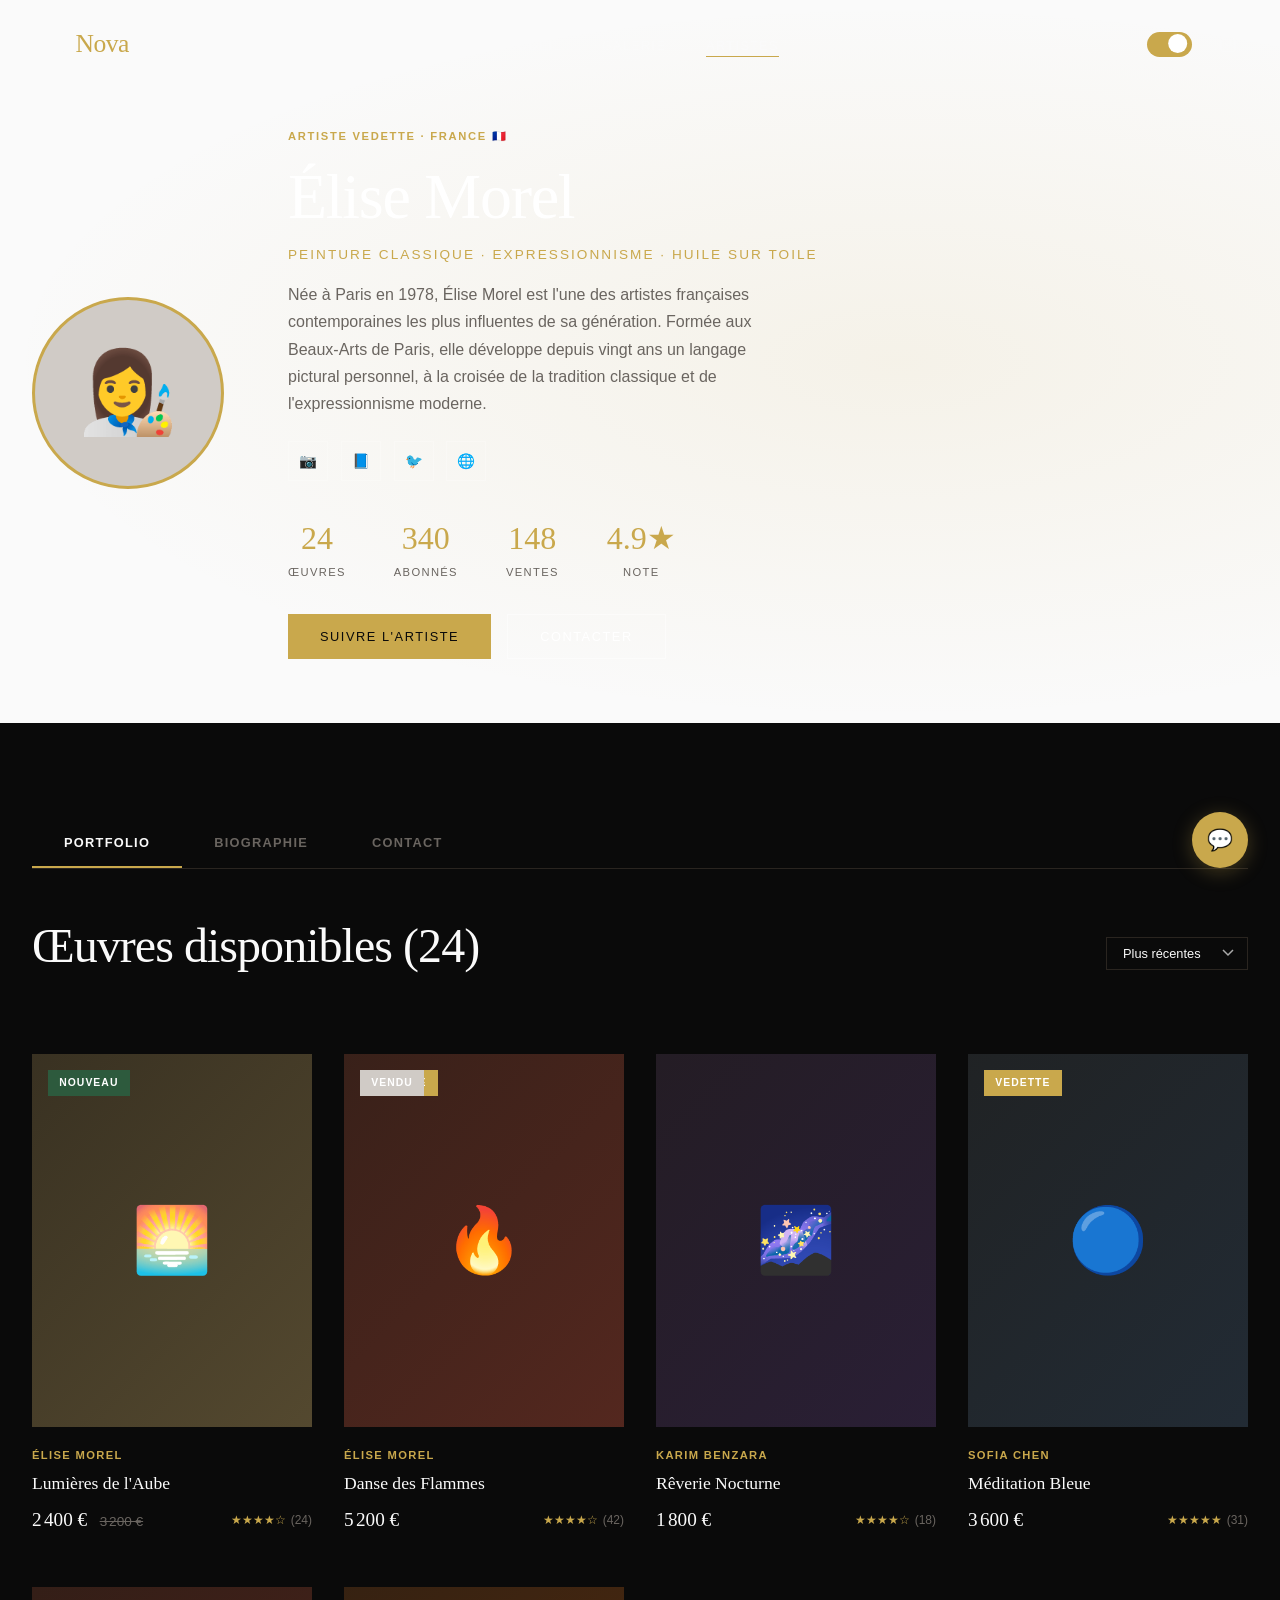
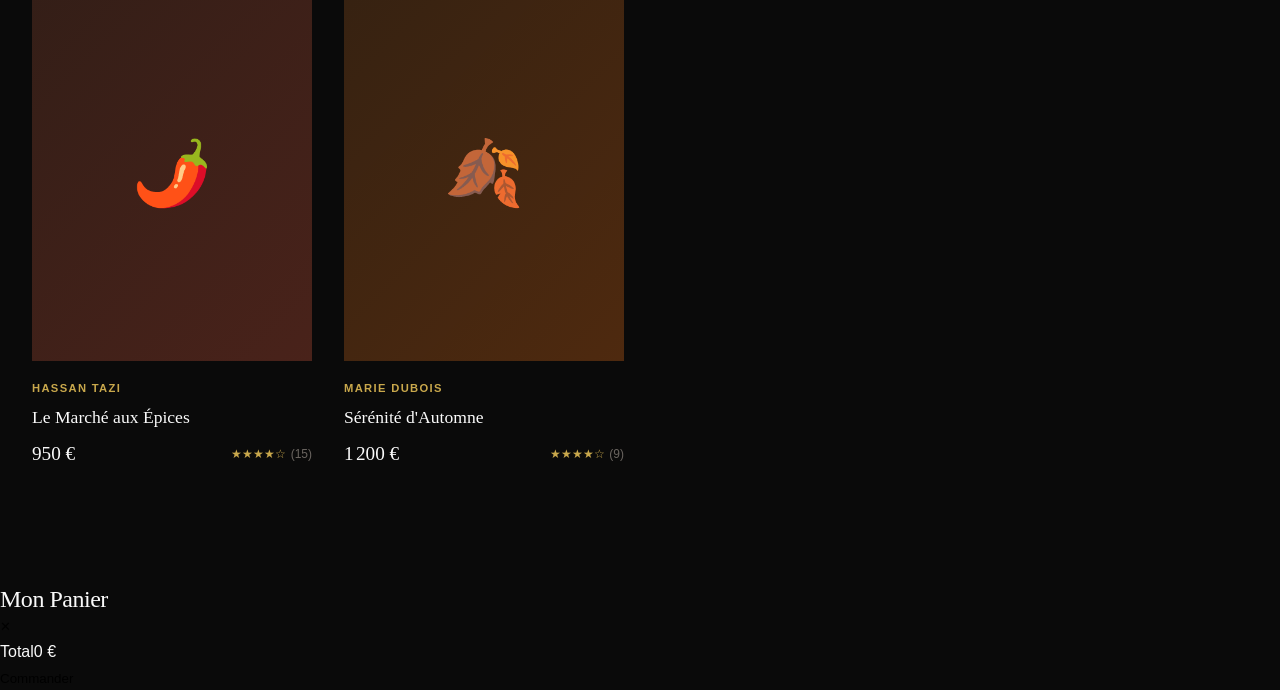
==== commit ccb02de5: "redesign: ArtaNova v2 — ultra premium creative UI Major visual overhaul: - Custom animated cursor wi" ====
--- a/pages/artist-profile.html
+++ b/pages/artist-profile.html
@@ -1,12 +1,18 @@
 <!DOCTYPE html>
-<html lang="fr">
+<html lang="fr" data-theme="dark">
 <head>
   <meta charset="UTF-8" />
   <meta name="viewport" content="width=device-width, initial-scale=1.0" />
   <title>Élise Morel – Artiste · ArtaNova</title>
+  <link rel="preconnect" href="https://fonts.googleapis.com" />
+  <link href="https://fonts.googleapis.com/css2?family=Playfair+Display:ital,wght@0,400;0,700;0,900;1,400;1,700&family=Cormorant+Garamond:ital,wght@0,300;0,400;0,600;1,300;1,400&family=Inter:wght@300;400;500;600&display=swap" rel="stylesheet" />
   <link rel="stylesheet" href="../css/main.css" />
 </head>
 <body>
+
+<!-- Custom Cursor -->
+<div class="cursor"><div class="cursor-dot"></div></div>
+<div class="cursor-ring"></div>
 
 <!-- NAV -->
 <nav class="nav scrolled" id="main-nav">
@@ -185,16 +191,16 @@
 </main>
 
 <!-- CART -->
-<div class="cart-overlay" onclick="closeCart()"></div>
-<aside class="cart-sidebar" id="cart-sidebar">
-  <div class="cart-header">
-    <h2 class="cart-title">Mon Panier</h2>
-    <button class="cart-close" onclick="closeCart()">✕</button>
-  </div>
-  <div class="cart-items" id="cart-items-list"></div>
-  <div class="cart-footer">
-    <div class="cart-subtotal"><span>Total</span><span id="cart-total">0 €</span></div>
-    <button class="cart-checkout-btn" onclick="location.href='checkout.html'">Commander</button>
+<div class="drawer-bg" onclick="closeCart()"></div>
+<aside class="cart-drawer" id="cart-drawer">
+  <div class="drawer-head">
+    <h2 class="drawer-title">Mon Panier</h2>
+    <button class="close-btn" onclick="closeCart()">✕</button>
+  </div>
+  <div class="drawer-body" id="cart-list"></div>
+  <div class="drawer-foot">
+    <div class="d-total"><span>Total</span><span id="cart-total">0 €</span></div>
+    <button class="checkout-btn" onclick="location.href='checkout.html'">Commander</button>
   </div>
 </aside>
 
@@ -211,7 +217,7 @@
   <button class="chat-toggle" id="chat-toggle">💬</button>
 </div>
 
-<div class="toast-container"></div>
+<div class="toasts"></div>
 
 <script src="../js/app.js"></script>
 <script>
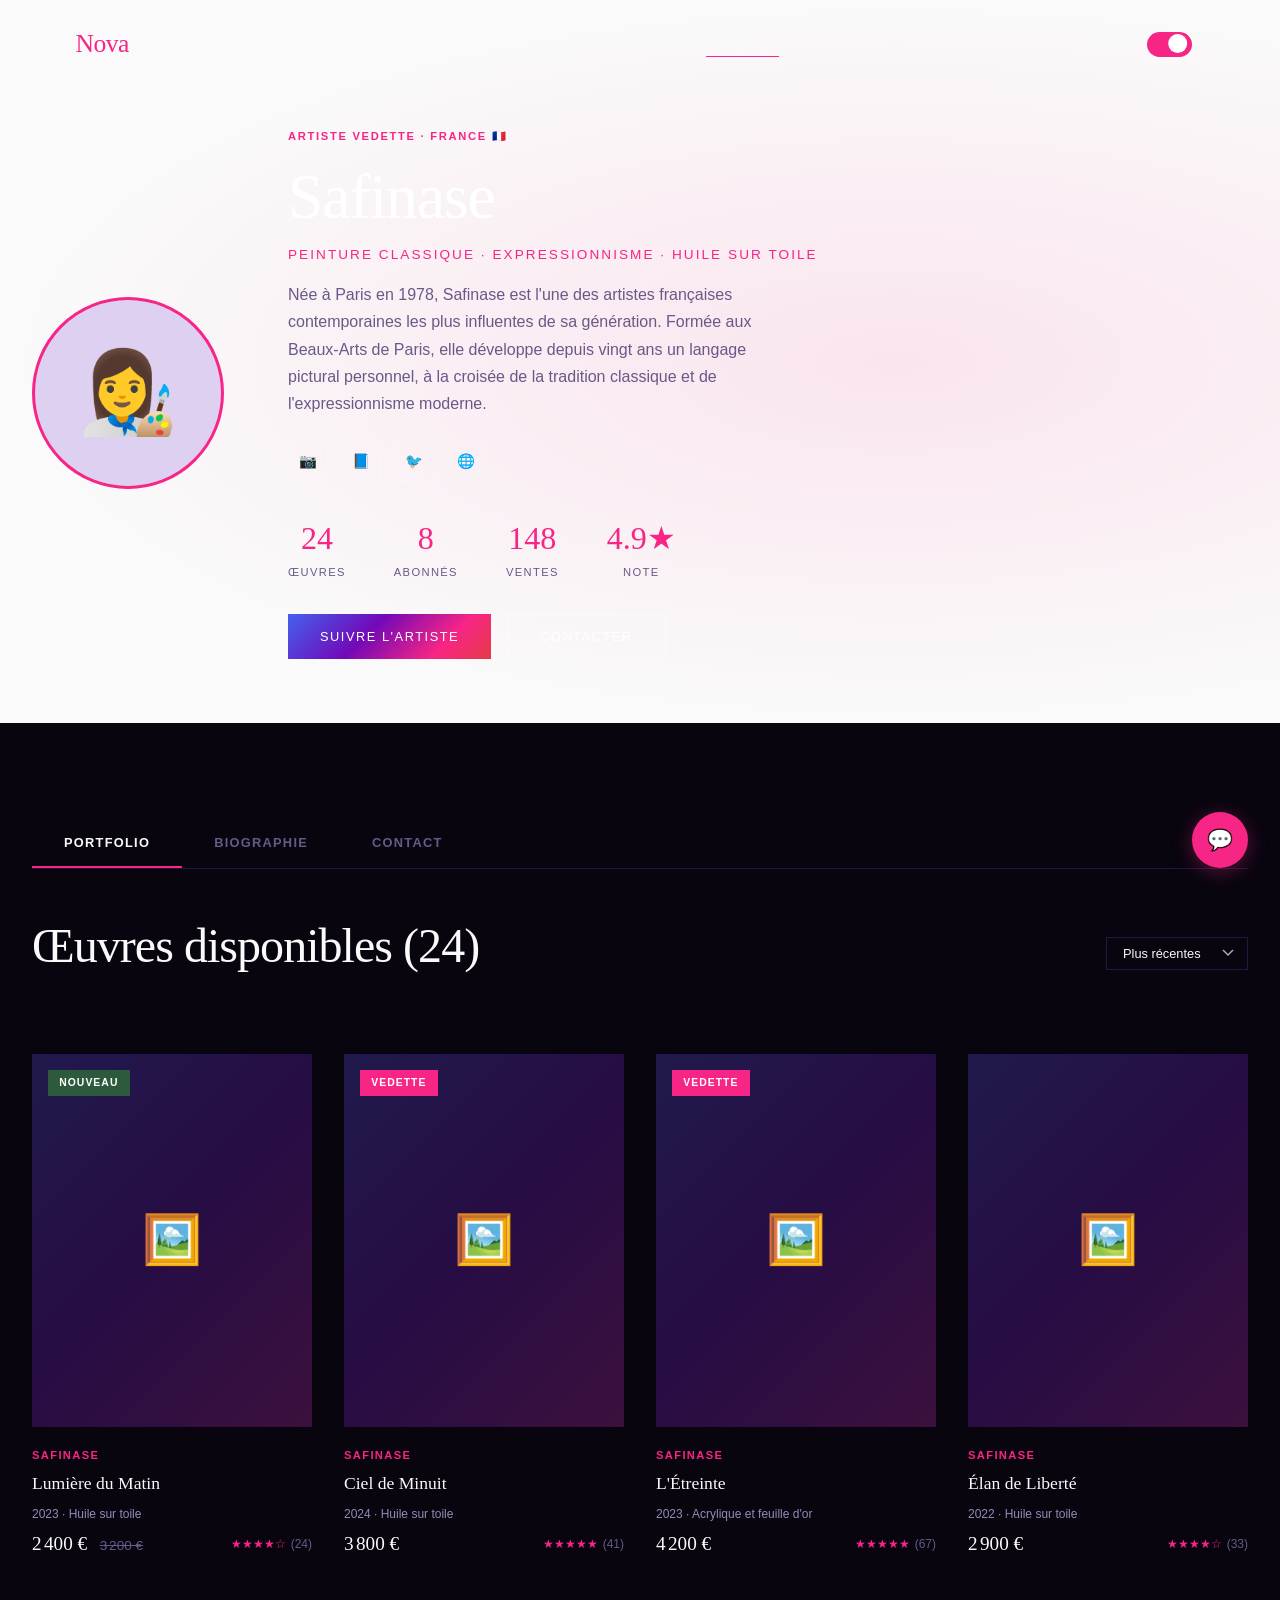
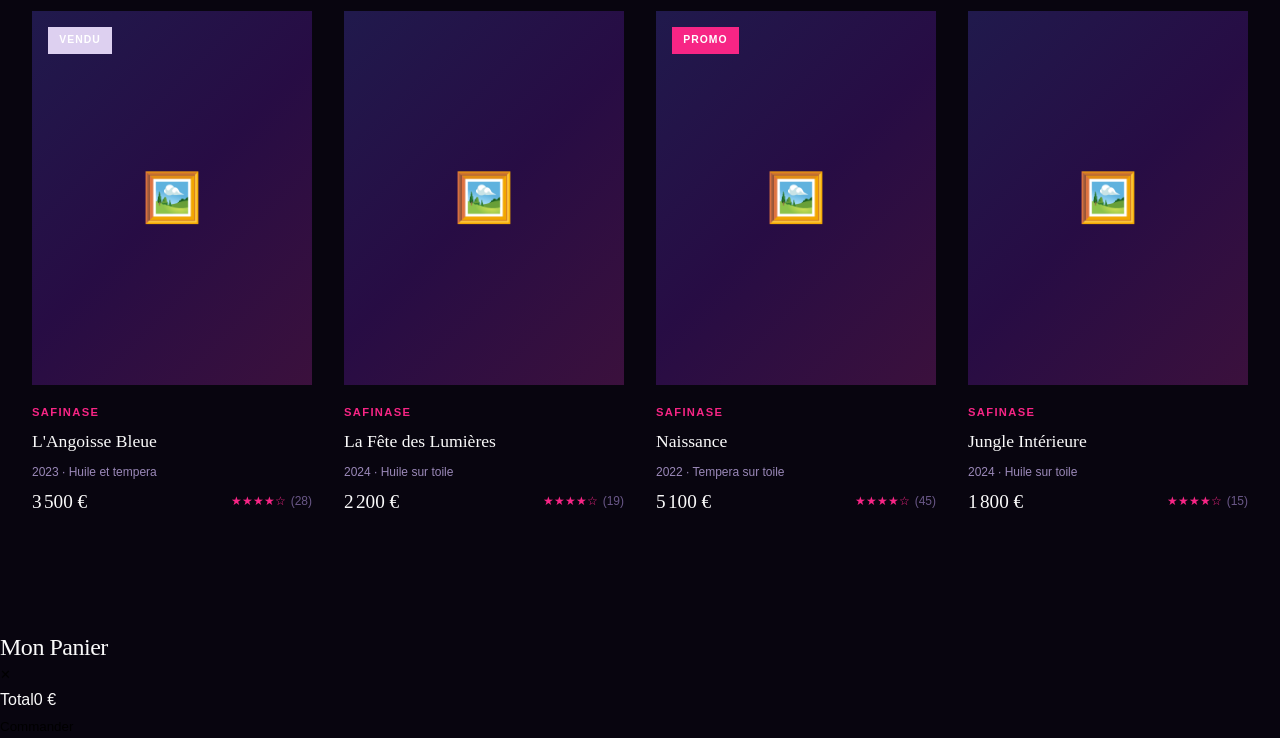
==== commit 3f521c31: "Site rebrandé pour une seule artiste : Safinase - Tous les artistes fictifs supprimés, remplacés par" ====
--- a/pages/artist-profile.html
+++ b/pages/artist-profile.html
@@ -3,7 +3,7 @@
 <head>
   <meta charset="UTF-8" />
   <meta name="viewport" content="width=device-width, initial-scale=1.0" />
-  <title>Élise Morel – Artiste · ArtaNova</title>
+  <title>Safinase – Artiste · ArtaNova</title>
   <link rel="preconnect" href="https://fonts.googleapis.com" />
   <link href="https://fonts.googleapis.com/css2?family=Playfair+Display:ital,wght@0,400;0,700;0,900;1,400;1,700&family=Cormorant+Garamond:ital,wght@0,300;0,400;0,600;1,300;1,400&family=Inter:wght@300;400;500;600&display=swap" rel="stylesheet" />
   <link rel="stylesheet" href="../css/main.css" />
@@ -40,10 +40,10 @@
       <div class="artist-profile-avatar">👩‍🎨</div>
       <div>
         <div class="label text-gold" style="margin-bottom:0.8rem;">Artiste vedette · France 🇫🇷</div>
-        <h1 class="artist-profile-name">Élise Morel</h1>
+        <h1 class="artist-profile-name">Safinase</h1>
         <div class="artist-profile-specialty">Peinture Classique · Expressionnisme · Huile sur toile</div>
         <p style="color:var(--color-gray-400);max-width:55ch;line-height:1.7;margin-top:1rem;">
-          Née à Paris en 1978, Élise Morel est l'une des artistes françaises contemporaines les plus influentes de sa génération. Formée aux Beaux-Arts de Paris, elle développe depuis vingt ans un langage pictural personnel, à la croisée de la tradition classique et de l'expressionnisme moderne.
+          Née à Paris en 1978, Safinase est l'une des artistes françaises contemporaines les plus influentes de sa génération. Formée aux Beaux-Arts de Paris, elle développe depuis vingt ans un langage pictural personnel, à la croisée de la tradition classique et de l'expressionnisme moderne.
         </p>
         <div class="artist-social">
           <a href="#" class="social-link" title="Instagram">📷</a>
@@ -57,7 +57,7 @@
             <div class="artist-stat-label">Œuvres</div>
           </div>
           <div class="artist-stat-item">
-            <div class="artist-stat-number">340</div>
+            <div class="artist-stat-number">8</div>
             <div class="artist-stat-label">Abonnés</div>
           </div>
           <div class="artist-stat-item">
@@ -70,7 +70,7 @@
           </div>
         </div>
         <div style="display:flex;gap:1rem;margin-top:2rem;">
-          <button class="btn btn-primary" onclick="showToast('✓ Vous suivez maintenant Élise Morel')">Suivre l'artiste</button>
+          <button class="btn btn-primary" onclick="showToast('✓ Vous suivez maintenant Safinase')">Suivre l'artiste</button>
           <button class="btn btn-outline" style="color:white;border-color:rgba(255,255,255,0.4);">Contacter</button>
         </div>
       </div>
@@ -106,15 +106,15 @@
     <!-- Bio Tab -->
     <div id="tab-bio" style="display:none;">
       <div style="max-width:800px;">
-        <h2 style="font-family:var(--font-serif);font-size:2rem;margin-bottom:1.5rem;">À propos d'Élise Morel</h2>
+        <h2 style="font-family:var(--font-serif);font-size:2rem;margin-bottom:1.5rem;">À propos d'Safinase</h2>
 
         <div style="display:grid;grid-template-columns:1fr 1fr;gap:2rem;margin-bottom:3rem;">
           <div>
             <p style="color:var(--color-gray-600);line-height:1.9;margin-bottom:1.5rem;">
-              Née à Paris en 1978, Élise Morel grandit dans un environnement artistique riche, fille d'un galeriste et d'une écrivaine. Elle intègre l'École Nationale Supérieure des Beaux-Arts de Paris à 19 ans, où elle se spécialise en peinture classique.
+              Née à Paris en 1978, Safinase grandit dans un environnement artistique riche, fille d'un galeriste et d'une écrivaine. Elle intègre l'École Nationale Supérieure des Beaux-Arts de Paris à 19 ans, où elle se spécialise en peinture classique.
             </p>
             <p style="color:var(--color-gray-600);line-height:1.9;margin-bottom:1.5rem;">
-              Après plusieurs années de résidences artistiques en Italie, Espagne et au Japon, Élise développe un style unique qui mêle la rigueur technique classique à l'expressivité contemporaine.
+              Safinase développe un style unique qui mêle la sensibilité artistique à une expressivité contemporaine. Chaque toile est une invitation au voyage intérieur.
             </p>
             <p style="color:var(--color-gray-600);line-height:1.9;">
               Ses œuvres sont exposées dans de nombreuses galeries à Paris, New York, Dubai et Tokyo. Elle collabore régulièrement avec des hôtels de luxe et des collectionneurs privés internationaux.
@@ -156,10 +156,10 @@
     <!-- Contact Tab -->
     <div id="tab-contact" style="display:none;">
       <div style="max-width:600px;">
-        <h2 style="font-family:var(--font-serif);font-size:2rem;margin-bottom:0.5rem;">Contacter Élise Morel</h2>
+        <h2 style="font-family:var(--font-serif);font-size:2rem;margin-bottom:0.5rem;">Contacter Safinase</h2>
         <p style="color:var(--color-gray-500);margin-bottom:2rem;">Vous pouvez contacter l'artiste pour des commissions privées, des collaborations ou des questions sur ses œuvres.</p>
 
-        <form onsubmit="event.preventDefault();showToast('✉️ Message envoyé à Élise Morel');" style="display:flex;flex-direction:column;gap:1.2rem;">
+        <form onsubmit="event.preventDefault();showToast('✉️ Message envoyé à Safinase');" style="display:flex;flex-direction:column;gap:1.2rem;">
           <div>
             <label style="font-size:0.75rem;font-weight:700;letter-spacing:0.1em;text-transform:uppercase;display:block;margin-bottom:0.5rem;">Votre nom</label>
             <input type="text" style="width:100%;padding:0.8rem;border:1px solid var(--color-gray-200);background:var(--color-white);color:var(--color-black);font-size:0.9rem;outline:none;transition:border-color 0.3s;" onfocus="this.style.borderColor='var(--color-gold)'" onblur="this.style.borderColor='var(--color-gray-200)'" />
@@ -224,9 +224,9 @@
   document.addEventListener('DOMContentLoaded', () => {
     const grid = document.getElementById('artist-grid');
     if (grid) {
-      // Show artworks by Élise Morel
-      const herWorks = artworks.filter(a => a.artist === 'Élise Morel');
-      const others = artworks.filter(a => a.artist !== 'Élise Morel').slice(0, 6 - herWorks.length);
+      // Show artworks by Safinase
+      const herWorks = artworks.filter(a => a.artist === 'Safinase');
+      const others = artworks.filter(a => a.artist !== 'Safinase').slice(0, 6 - herWorks.length);
       grid.innerHTML = [...herWorks, ...others].map(a => renderArtworkCard(a)).join('');
       initWishlistButtons();
     }
--- a/css/main.css
+++ b/css/main.css
@@ -6,39 +6,48 @@
 :root {
   --color-black: #0a0a0a;
   --color-white: #fafafa;
-  --color-cream: #f5f0e8;
-  --color-gold: #c9a84c;
-  --color-gold-light: #e8c97a;
-  --color-gold-dark: #a07830;
-  --color-gray-100: #f0ede8;
-  --color-gray-200: #e0dbd2;
-  --color-gray-300: #c8c0b4;
-  --color-gray-400: #a09888;
-  --color-gray-500: #7a7068;
-  --color-gray-600: #5a5248;
-  --color-gray-700: #3a3228;
-  --color-gray-800: #1e1a14;
+  --color-cream: #f0eeff;
+  --color-gold: #f72585;
+  --color-gold-light: #ff6fb7;
+  --color-gold-dark: #c9006a;
+  --color-blue: #4361ee;
+  --color-violet: #7209b7;
+  --color-pink: #f72585;
+  --color-red: #e63946;
+  --gradient-main: linear-gradient(135deg, #4361ee 0%, #7209b7 40%, #f72585 75%, #e63946 100%);
+  --gradient-accent: linear-gradient(90deg, #f72585, #7209b7);
+  --gradient-subtle: linear-gradient(135deg, rgba(67,97,238,0.15) 0%, rgba(114,9,183,0.15) 50%, rgba(247,37,133,0.15) 100%);
+  --color-gray-100: #f0eeff;
+  --color-gray-200: #e2d9f3;
+  --color-gray-300: #c8b8e8;
+  --color-gray-400: #a090c8;
+  --color-gray-500: #7a6898;
+  --color-gray-600: #5a4878;
+  --color-gray-700: #3a2858;
+  --color-gray-800: #1e1030;
   --font-serif: 'Georgia', 'Times New Roman', serif;
   --font-sans: 'Helvetica Neue', Arial, sans-serif;
   --transition: 0.35s cubic-bezier(0.25, 0.46, 0.45, 0.94);
   --shadow-sm: 0 2px 8px rgba(0,0,0,0.08);
   --shadow-md: 0 8px 30px rgba(0,0,0,0.12);
   --shadow-lg: 0 20px 60px rgba(0,0,0,0.2);
-  --shadow-gold: 0 4px 20px rgba(201,168,76,0.3);
+  --shadow-gold: 0 4px 20px rgba(247,37,133,0.35);
+  --shadow-violet: 0 4px 20px rgba(114,9,183,0.35);
+  --shadow-blue: 0 4px 20px rgba(67,97,238,0.35);
 }
 
 [data-theme="dark"] {
   --color-black: #fafafa;
-  --color-white: #0a0a0a;
-  --color-cream: #1a1610;
-  --color-gray-100: #1e1a14;
-  --color-gray-200: #2a2520;
-  --color-gray-300: #3a3530;
-  --color-gray-400: #6a6560;
-  --color-gray-500: #8a8580;
-  --color-gray-600: #b0aba6;
-  --color-gray-700: #d0cbc6;
-  --color-gray-800: #eae5e0;
+  --color-white: #08050f;
+  --color-cream: #12082a;
+  --color-gray-100: #1a0d30;
+  --color-gray-200: #251540;
+  --color-gray-300: #3a2558;
+  --color-gray-400: #6a5888;
+  --color-gray-500: #9a88b8;
+  --color-gray-600: #c0b0d8;
+  --color-gray-700: #ddd0f0;
+  --color-gray-800: #f0e8ff;
 }
 
 *, *::before, *::after {
@@ -146,12 +155,13 @@
 }
 
 .btn-primary {
-  background: var(--color-gold);
-  color: var(--color-white);
+  background: var(--gradient-main);
+  color: #fff;
+  border: none;
 }
 
 .btn-primary:hover {
-  background: var(--color-gold-dark);
+  background: var(--gradient-accent);
   transform: translateY(-2px);
   box-shadow: var(--shadow-gold);
 }
@@ -212,7 +222,7 @@
 }
 
 [data-theme="dark"] .nav.scrolled {
-  background: rgba(10,10,10,0.96);
+  background: rgba(8,5,15,0.96);
 }
 
 .nav-inner {
@@ -397,7 +407,7 @@
 .hero-slide.active { opacity: 1; }
 
 .hero-slide-1 {
-  background: linear-gradient(135deg, #1a0e05 0%, #2d1810 30%, #4a2c15 60%, #3d2010 100%);
+  background: linear-gradient(135deg, #0d0520 0%, #1a0840 30%, #2d1060 60%, #4361ee 100%);
 }
 
 .hero-slide-2 {
@@ -764,6 +774,35 @@
   color: white;
 }
 
+.artwork-change-img-btn {
+  position: absolute;
+  top: 1rem;
+  left: 1rem;
+  width: 2.2rem;
+  height: 2.2rem;
+  background: rgba(0,0,0,0.6);
+  color: white;
+  border-radius: 50%;
+  display: flex;
+  align-items: center;
+  justify-content: center;
+  cursor: pointer;
+  transition: all var(--transition);
+  opacity: 0;
+  border: 1px solid rgba(255,255,255,0.2);
+  backdrop-filter: blur(4px);
+  z-index: 3;
+}
+
+.artwork-card:hover .artwork-change-img-btn {
+  opacity: 1;
+}
+
+.artwork-change-img-btn:hover {
+  background: var(--gradient-main);
+  transform: scale(1.1);
+}
+
 .artwork-card-info {
   padding: 1.2rem 0;
 }
@@ -835,7 +874,7 @@
 
 .featured-main .artwork-placeholder {
   height: 100%;
-  background: linear-gradient(135deg, #2d1810, #4a2c15);
+  background: linear-gradient(135deg, #0d0520, #7209b7);
   font-size: 8rem;
 }
 
@@ -1384,7 +1423,7 @@
 .product-main-image .artwork-placeholder {
   width: 100%;
   height: 100%;
-  background: linear-gradient(135deg, #1a0e05, #4a2c15);
+  background: linear-gradient(135deg, #0d0520, #4361ee);
   font-size: 10rem;
 }
 
@@ -1651,7 +1690,7 @@
   content: '';
   position: absolute;
   inset: 0;
-  background: radial-gradient(ellipse at 70% 50%, rgba(201,168,76,0.1) 0%, transparent 70%);
+  background: radial-gradient(ellipse at 70% 50%, rgba(247,37,133,0.1) 0%, transparent 70%);
 }
 
 .artist-hero-inner {
@@ -2340,7 +2379,7 @@
   content: '';
   position: absolute;
   inset: 0;
-  background: radial-gradient(ellipse at 50% 50%, rgba(201,168,76,0.08) 0%, transparent 70%);
+  background: radial-gradient(ellipse at 50% 50%, rgba(247,37,133,0.08) 0%, transparent 70%);
 }
 
 .page-header-title {
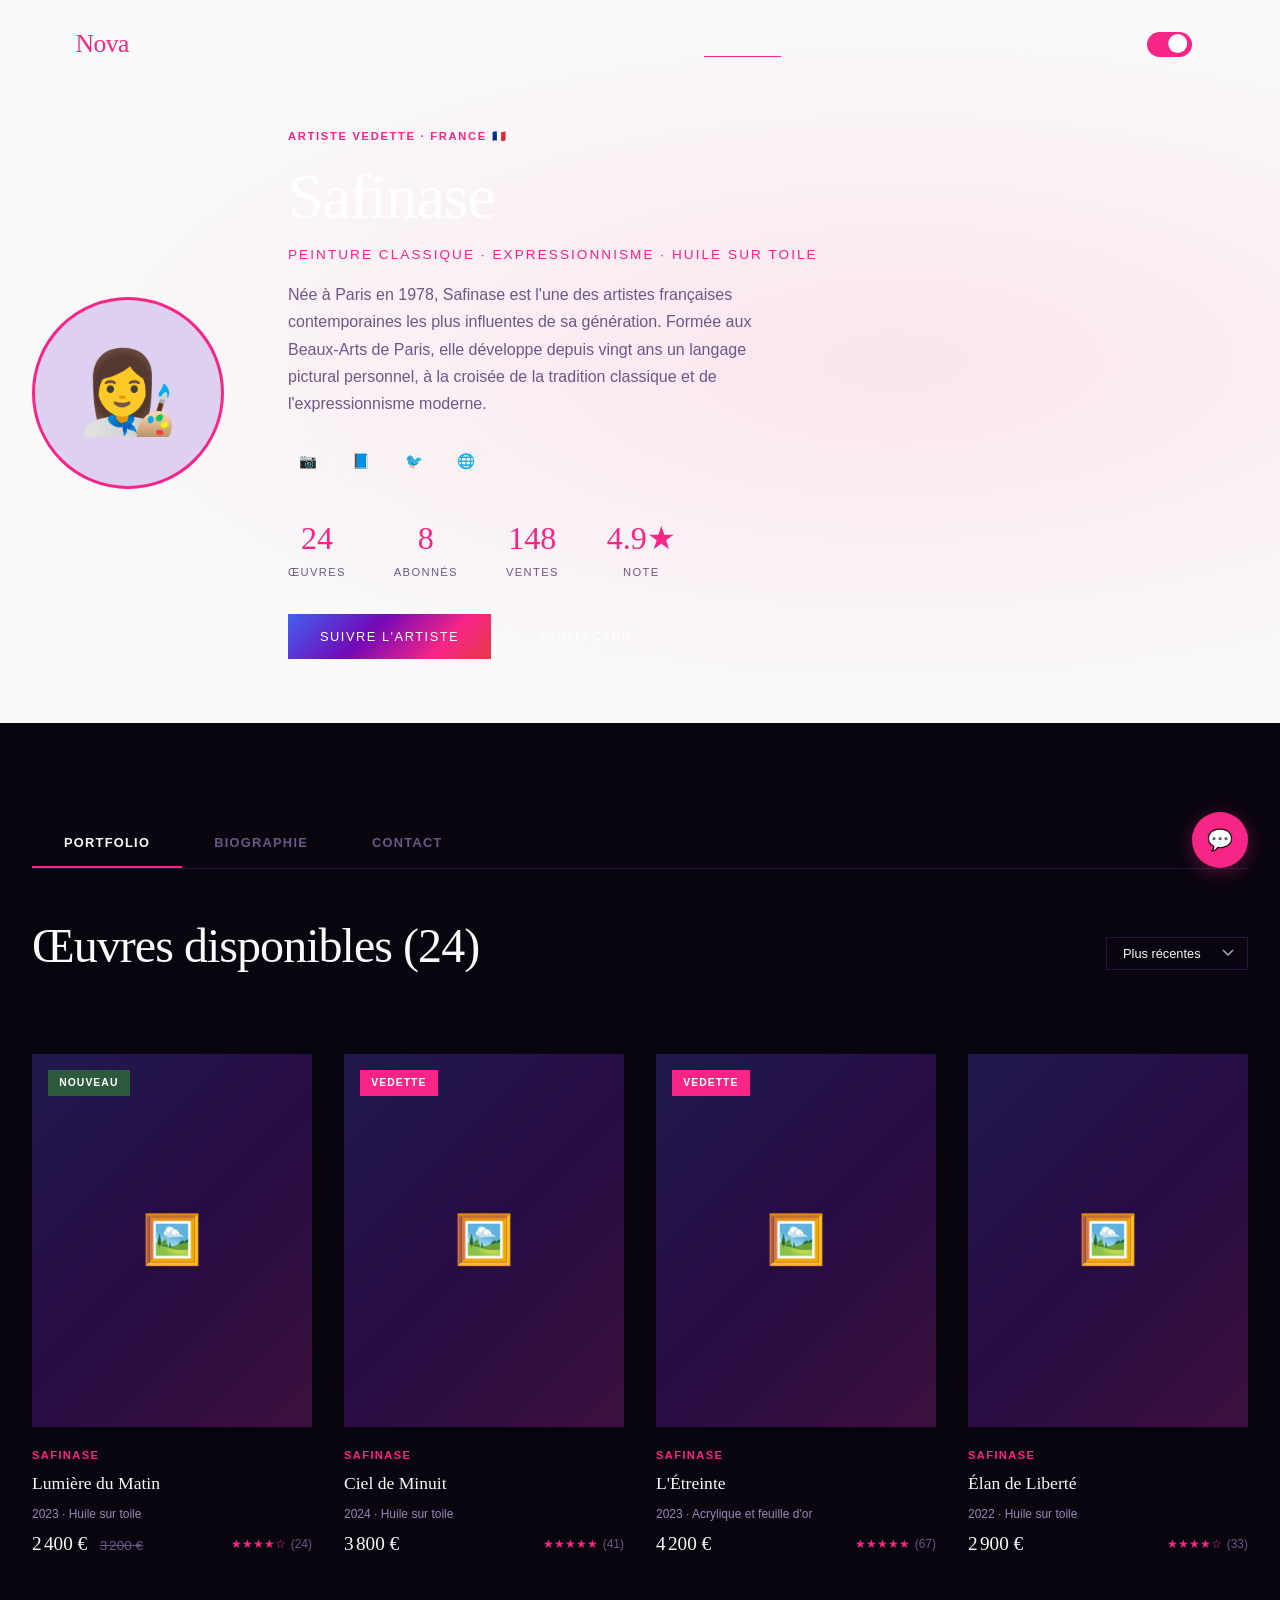
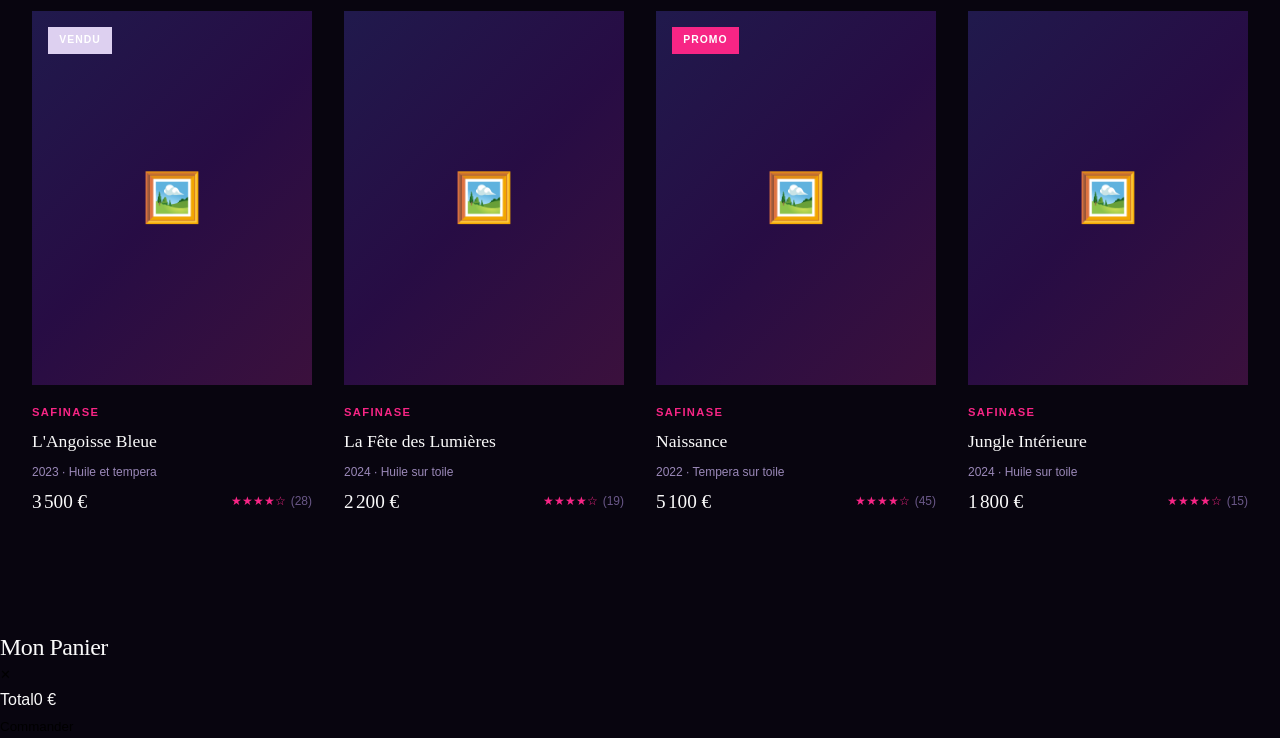
==== commit 6ae1e16d: "Suppression page Artistes → page À propos complète pour Safinase - Nouvelle page pages/about.html av" ====
--- a/pages/artist-profile.html
+++ b/pages/artist-profile.html
@@ -21,7 +21,7 @@
     <ul class="nav-links">
       <li><a href="../index.html">Accueil</a></li>
       <li><a href="gallery.html">Galerie</a></li>
-      <li><a href="artists.html" class="active">Artistes</a></li>
+      <li><a href="about.html" class="active">À propos</a></li>
     </ul>
     <div class="nav-actions">
       <button class="theme-toggle" aria-label="Thème"></button>
